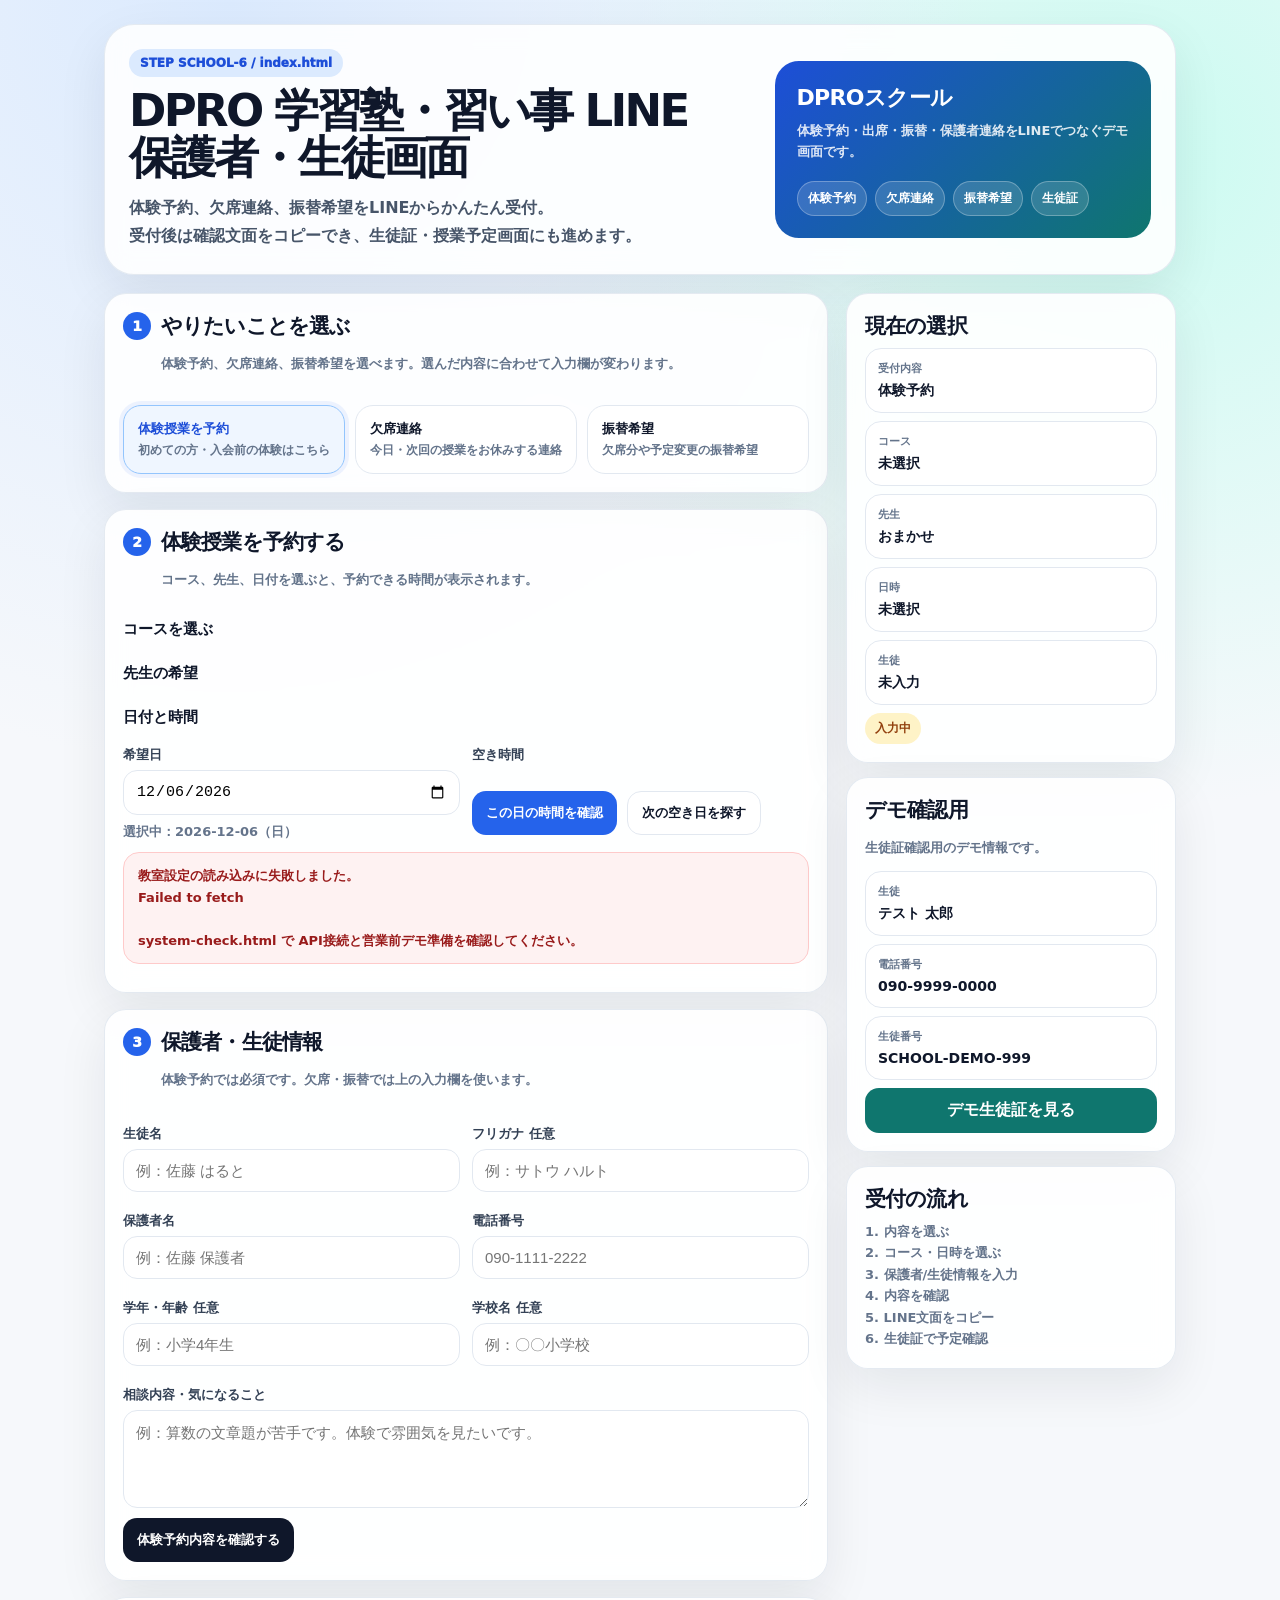
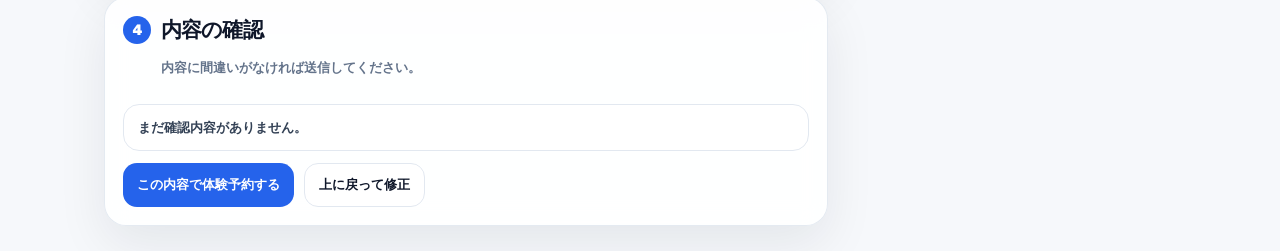
==== index.html @ 2024375b "Update fmt.Println message from 'Hello' to 'Goodbye'" ====
<!doctype html>
<html lang="ja">
<head>
  <meta charset="utf-8">
  <meta name="viewport" content="width=device-width,initial-scale=1">
  <title>DPRO 学習塾・習い事 LINE｜保護者・生徒画面｜STEP SCHOOL-6</title>
  <script src="./config.js"></script>
  <style>
    :root{
      --bg:#f6f8fb;
      --card:#ffffff;
      --ink:#0f172a;
      --muted:#64748b;
      --line:#e2e8f0;
      --brand:#2563eb;
      --brand2:#0f766e;
      --accent:#f97316;
      --ok:#16a34a;
      --warn:#d97706;
      --ng:#dc2626;
      --soft:#eff6ff;
      --green:#ecfdf5;
      --red:#fef2f2;
      --yellow:#fffbeb;
      --shadow:0 18px 50px rgba(15,23,42,.08);
      --radius:22px;
    }
    *{box-sizing:border-box}
    body{
      margin:0;
      font-family:system-ui,-apple-system,BlinkMacSystemFont,"Segoe UI",sans-serif;
      background:
        radial-gradient(circle at 18% 0%, #dbeafe 0, transparent 36%),
        radial-gradient(circle at 90% 8%, #ccfbf1 0, transparent 32%),
        var(--bg);
      color:var(--ink);
    }
    a{color:inherit;text-decoration:none}
    .wrap{max-width:1120px;margin:0 auto;padding:24px}
    .hero{
      background:rgba(255,255,255,.88);
      border:1px solid rgba(226,232,240,.9);
      border-radius:30px;
      padding:24px;
      box-shadow:var(--shadow);
      display:grid;
      grid-template-columns:1.25fr .75fr;
      gap:18px;
      align-items:center;
      backdrop-filter:blur(12px);
    }
    .badge{
      display:inline-flex;
      padding:7px 11px;
      border-radius:999px;
      background:#dbeafe;
      color:#1d4ed8;
      font-size:12px;
      font-weight:1000;
      margin-bottom:10px;
    }
    .hero h1{
      margin:0;
      font-size:clamp(27px,4vw,45px);
      line-height:1.05;
      letter-spacing:-.06em;
    }
    .hero p{margin:12px 0 0;color:#475569;line-height:1.75;font-weight:800}
    .shopCard{
      background:linear-gradient(135deg,#1d4ed8,#0f766e);
      color:#fff;
      border-radius:24px;
      padding:22px;
      min-height:170px;
      display:flex;
      flex-direction:column;
      justify-content:space-between;
    }
    .shopCard b{font-size:22px;letter-spacing:-.03em}
    .shopCard span{display:block;margin-top:8px;color:rgba(255,255,255,.86);font-size:13px;font-weight:800;line-height:1.6}
    .quickPills{display:flex;gap:8px;flex-wrap:wrap;margin-top:18px}
    .quickPills a,.quickPills button{
      border:1px solid rgba(255,255,255,.28);
      background:rgba(255,255,255,.14);
      color:#fff;
      padding:8px 10px;
      border-radius:999px;
      font-size:12px;
      font-weight:950;
      cursor:pointer;
    }
    .layout{
      display:grid;
      grid-template-columns:1fr 330px;
      gap:18px;
      margin-top:18px;
      align-items:start;
    }
    .main{display:grid;gap:16px}
    .side{position:sticky;top:16px;display:grid;gap:14px}
    .card{
      background:rgba(255,255,255,.9);
      backdrop-filter:blur(12px);
      border:1px solid rgba(226,232,240,.9);
      border-radius:var(--radius);
      padding:18px;
      box-shadow:var(--shadow);
    }
    .card h2{margin:0 0 8px;font-size:21px;letter-spacing:-.04em}
    .card h3{margin:16px 0 9px;font-size:15px}
    .muted{color:var(--muted);font-size:13px;line-height:1.65;font-weight:750}
    .stepTitle{display:flex;gap:10px;align-items:flex-start;margin-bottom:12px}
    .num{
      width:28px;height:28px;border-radius:999px;
      background:var(--brand);
      color:#fff;
      display:grid;place-items:center;
      font-size:14px;font-weight:1000;
      flex:0 0 auto;
    }
    .tabs{
      display:grid;
      grid-template-columns:repeat(3,1fr);
      gap:10px;
      margin-top:18px;
    }
    .tab{
      border:1px solid var(--line);
      background:#fff;
      border-radius:18px;
      padding:14px;
      cursor:pointer;
      text-align:left;
      font-weight:1000;
      color:#0f172a;
    }
    .tab small{display:block;margin-top:4px;color:var(--muted);font-size:12px;font-weight:750;line-height:1.45}
    .tab.active{
      border-color:#93c5fd;
      background:#eff6ff;
      box-shadow:0 0 0 4px rgba(37,99,235,.08);
      color:#1d4ed8;
    }
    .grid2{display:grid;grid-template-columns:1fr 1fr;gap:12px}
    .grid3{display:grid;grid-template-columns:repeat(3,1fr);gap:12px}
    .row{display:flex;gap:10px;flex-wrap:wrap;align-items:center}
    .field{display:grid;gap:6px;margin:10px 0}
    label{font-size:13px;font-weight:950;color:#334155}
    input,select,textarea{
      width:100%;
      border:1px solid var(--line);
      background:#fff;
      border-radius:14px;
      padding:12px;
      font-size:15px;
      outline:none;
    }
    textarea{min-height:98px;resize:vertical;line-height:1.6}
    input:focus,select:focus,textarea:focus{border-color:#60a5fa;box-shadow:0 0 0 4px rgba(96,165,250,.16)}
    .choiceGrid{display:grid;grid-template-columns:repeat(2,1fr);gap:10px}
    .choice{
      border:1px solid var(--line);
      background:#fff;
      border-radius:18px;
      padding:14px;
      cursor:pointer;
      min-height:82px;
      display:flex;
      flex-direction:column;
      justify-content:center;
      gap:4px;
    }
    .choice strong{font-size:15px}
    .choice small{font-size:12px;color:#64748b;line-height:1.45;font-weight:800}
    .choice.active{
      border-color:#60a5fa;
      background:#eff6ff;
      box-shadow:0 0 0 4px rgba(37,99,235,.08);
    }
    .btn{
      border:0;border-radius:14px;
      padding:12px 14px;
      min-height:44px;
      display:inline-flex;align-items:center;justify-content:center;gap:8px;
      cursor:pointer;
      font-weight:1000;
      background:#e2e8f0;
      color:#0f172a;
    }
    .btn.primary{background:var(--brand);color:#fff}
    .btn.green{background:var(--brand2);color:#fff}
    .btn.dark{background:#0f172a;color:#fff}
    .btn.orange{background:var(--accent);color:#fff}
    .btn.ghost{background:#fff;border:1px solid var(--line)}
    .btn.red{background:#fee2e2;color:#991b1b}
    .btn.full{width:100%}
    .btn:disabled{opacity:.55;cursor:not-allowed}
    .alert{
      padding:12px 14px;
      border-radius:16px;
      border:1px solid var(--line);
      background:#fff;
      color:#334155;
      line-height:1.65;
      font-size:13px;
      font-weight:800;
    }
    .alert.ok{border-color:#bbf7d0;background:var(--green);color:#166534}
    .alert.warn{border-color:#fde68a;background:var(--yellow);color:#92400e}
    .alert.ng{border-color:#fecaca;background:var(--red);color:#991b1b}
    .pill{
      display:inline-flex;
      padding:7px 10px;
      border-radius:999px;
      background:#f1f5f9;
      color:#334155;
      font-size:12px;
      font-weight:950;
      border:1px solid #e2e8f0;
      cursor:pointer;
    }
    .pill.active{background:#dbeafe;color:#1d4ed8;border-color:#93c5fd}
    .slotGrid{display:grid;grid-template-columns:repeat(3,1fr);gap:10px;margin-top:10px}
    .slot{
      border:1px solid #bfdbfe;
      background:#eff6ff;
      color:#1e3a8a;
      border-radius:15px;
      padding:12px 8px;
      text-align:center;
      cursor:pointer;
      font-weight:1000;
      min-height:74px;
    }
    .slot small{display:block;margin-top:5px;color:#1d4ed8;font-weight:850;font-size:11px;line-height:1.35}
    .slot.active{background:#2563eb;color:#fff;border-color:#2563eb}
    .slot.active small{color:rgba(255,255,255,.88)}
    .summaryItem{
      border:1px solid var(--line);
      background:#fff;
      border-radius:16px;
      padding:12px;
      margin-bottom:8px;
    }
    .summaryItem small{display:block;color:#64748b;font-size:11px;font-weight:900;margin-bottom:4px}
    .summaryItem b{font-size:14px}
    .status{
      display:inline-flex;align-items:center;
      padding:7px 10px;border-radius:999px;
      font-size:12px;font-weight:950;
      background:#f1f5f9;color:#334155;
    }
    .status.ok{background:#dcfce7;color:#166534}
    .status.warn{background:#fef3c7;color:#92400e}
    .status.ng{background:#fee2e2;color:#991b1b}
    .complete{
      display:none;
      border:1px solid #bbf7d0;
      background:linear-gradient(180deg,#f0fdf4,#fff);
      border-radius:22px;
      padding:18px;
      margin-top:16px;
    }
    .complete.show{display:block}
    .messageBox{
      white-space:pre-wrap;
      background:#0f172a;
      color:#fff;
      border-radius:16px;
      padding:16px;
      line-height:1.7;
      font-size:14px;
      font-weight:800;
      margin-top:12px;
    }
    .hide{display:none !important}
    .toast{
      position:fixed;left:50%;bottom:22px;transform:translateX(-50%);
      background:#0f172a;color:#fff;
      padding:12px 16px;border-radius:999px;
      font-size:13px;font-weight:900;
      box-shadow:0 14px 40px rgba(0,0,0,.22);
      opacity:0;pointer-events:none;transition:.2s;z-index:99;
    }
    .toast.show{opacity:1;bottom:30px}
    @media(max-width:900px){
      .wrap{padding:14px}
      .hero,.layout,.grid2,.grid3{grid-template-columns:1fr}
      .side{position:static}
      .tabs,.choiceGrid,.slotGrid{grid-template-columns:1fr}
      .btn{width:100%}
    }
  </style>
</head>
<body>
  <div class="wrap">
    <section class="hero">
      <div>
        <div class="badge">STEP SCHOOL-6 / index.html</div>
        <h1>DPRO 学習塾・習い事 LINE<br>保護者・生徒画面</h1>
        <p>
          体験予約、欠席連絡、振替希望をLINEからかんたん受付。<br>
          受付後は確認文面をコピーでき、生徒証・授業予定画面にも進めます。
        </p>
      </div>
      <div class="shopCard">
        <div>
          <b id="shopName">DPROスクール</b>
          <span id="shopSub">体験予約・出席・振替・保護者連絡をLINEでつなぐデモ画面です。</span>
        </div>
        <div class="quickPills">
          <button type="button" data-switch-mode="trial">体験予約</button>
          <button type="button" data-switch-mode="absence">欠席連絡</button>
          <button type="button" data-switch-mode="makeup">振替希望</button>
          <a id="memberTopLink" href="./member.html" target="_blank" rel="noopener">生徒証</a>
        </div>
      </div>
    </section>

    <div class="layout">
      <main class="main">
        <section class="card">
          <div class="stepTitle">
            <div class="num">1</div>
            <div>
              <h2>やりたいことを選ぶ</h2>
              <p class="muted">体験予約、欠席連絡、振替希望を選べます。選んだ内容に合わせて入力欄が変わります。</p>
            </div>
          </div>
          <div class="tabs">
            <button type="button" class="tab active" data-mode="trial">
              体験授業を予約
              <small>初めての方・入会前の体験はこちら</small>
            </button>
            <button type="button" class="tab" data-mode="absence">
              欠席連絡
              <small>今日・次回の授業をお休みする連絡</small>
            </button>
            <button type="button" class="tab" data-mode="makeup">
              振替希望
              <small>欠席分や予定変更の振替希望</small>
            </button>
          </div>
        </section>

        <section class="card modeBlock" id="trialBlock">
          <div class="stepTitle">
            <div class="num">2</div>
            <div>
              <h2>体験授業を予約する</h2>
              <p class="muted">コース、先生、日付を選ぶと、予約できる時間が表示されます。</p>
            </div>
          </div>

          <h3>コースを選ぶ</h3>
          <div class="choiceGrid" id="courseGrid"></div>

          <h3>先生の希望</h3>
          <div class="choiceGrid" id="teacherPrefGrid"></div>

          <div id="teacherSelectWrap" class="field hide">
            <label for="teacherSelect">先生を選ぶ</label>
            <select id="teacherSelect"></select>
          </div>

          <h3>日付と時間</h3>
          <div class="grid2">
            <div class="field">
              <label for="trialDate">希望日</label>
              <input id="trialDate" type="date">
              <div class="muted" id="trialDateLabel">日付を選んでください。</div>
            </div>
            <div class="field">
              <label>空き時間</label>
              <div class="row">
                <button type="button" class="btn primary" id="loadSlotsBtn">この日の時間を確認</button>
                <button type="button" class="btn ghost" id="findOpenDayBtn">次の空き日を探す</button>
              </div>
            </div>
          </div>

          <div id="slotMessage" class="alert warn">コースと日付を選ぶと、体験できる時間が表示されます。</div>
          <div class="slotGrid" id="slotGrid"></div>
        </section>

        <section class="card modeBlock hide" id="absenceBlock">
          <div class="stepTitle">
            <div class="num">2</div>
            <div>
              <h2>欠席連絡</h2>
              <p class="muted">電話番号または生徒番号を入れて、欠席する授業日と理由を送れます。</p>
            </div>
          </div>

          <div class="grid2">
            <div class="field">
              <label for="absencePhone">保護者電話番号</label>
              <input id="absencePhone" type="tel" placeholder="090-9999-0000">
            </div>
            <div class="field">
              <label for="absenceStudentNo">生徒番号 任意</label>
              <input id="absenceStudentNo" placeholder="SCHOOL-DEMO-999">
            </div>
          </div>
          <div class="grid2">
            <div class="field">
              <label for="absenceStudentName">生徒名</label>
              <input id="absenceStudentName" placeholder="例：テスト 太郎">
            </div>
            <div class="field">
              <label for="absenceGuardianName">保護者名 任意</label>
              <input id="absenceGuardianName" placeholder="例：テスト 保護者">
            </div>
          </div>
          <div class="grid2">
            <div class="field">
              <label for="absenceDate">欠席する日</label>
              <input id="absenceDate" type="date">
            </div>
            <div class="field">
              <label for="absenceTime">授業時間 任意</label>
              <input id="absenceTime" type="time">
            </div>
          </div>
          <div class="field">
            <label for="absenceText">欠席理由・連絡内容</label>
            <textarea id="absenceText" placeholder="例：体調不良のため、本日の授業を欠席します。振替希望です。"></textarea>
          </div>
          <button type="button" class="btn orange" id="sendAbsenceBtn">欠席連絡を送る</button>
        </section>

        <section class="card modeBlock hide" id="makeupBlock">
          <div class="stepTitle">
            <div class="num">2</div>
            <div>
              <h2>振替希望</h2>
              <p class="muted">欠席分の振替や予定変更の希望日を教室に送れます。</p>
            </div>
          </div>

          <div class="grid2">
            <div class="field">
              <label for="makeupPhone">保護者電話番号</label>
              <input id="makeupPhone" type="tel" placeholder="090-9999-0000">
            </div>
            <div class="field">
              <label for="makeupStudentNo">生徒番号 任意</label>
              <input id="makeupStudentNo" placeholder="SCHOOL-DEMO-999">
            </div>
          </div>
          <div class="grid2">
            <div class="field">
              <label for="makeupStudentName">生徒名</label>
              <input id="makeupStudentName" placeholder="例：テスト 太郎">
            </div>
            <div class="field">
              <label for="makeupGuardianName">保護者名 任意</label>
              <input id="makeupGuardianName" placeholder="例：テスト 保護者">
            </div>
          </div>
          <div class="grid2">
            <div class="field">
              <label for="makeupDate">希望日</label>
              <input id="makeupDate" type="date">
            </div>
            <div class="field">
              <label for="makeupTime">希望時間 任意</label>
              <input id="makeupTime" type="time">
            </div>
          </div>
          <div class="field">
            <label for="makeupText">希望内容</label>
            <textarea id="makeupText" placeholder="例：来週の火曜か水曜、17時以降で振替を希望します。"></textarea>
          </div>
          <button type="button" class="btn green" id="sendMakeupBtn">振替希望を送る</button>
        </section>

        <section class="card" id="customerBlock">
          <div class="stepTitle">
            <div class="num">3</div>
            <div>
              <h2>保護者・生徒情報</h2>
              <p class="muted">体験予約では必須です。欠席・振替では上の入力欄を使います。</p>
            </div>
          </div>

          <div class="grid2">
            <div class="field">
              <label for="studentName">生徒名</label>
              <input id="studentName" placeholder="例：佐藤 はると">
            </div>
            <div class="field">
              <label for="studentKana">フリガナ 任意</label>
              <input id="studentKana" placeholder="例：サトウ ハルト">
            </div>
          </div>
          <div class="grid2">
            <div class="field">
              <label for="guardianName">保護者名</label>
              <input id="guardianName" placeholder="例：佐藤 保護者">
            </div>
            <div class="field">
              <label for="phone">電話番号</label>
              <input id="phone" type="tel" placeholder="090-1111-2222">
            </div>
          </div>
          <div class="grid2">
            <div class="field">
              <label for="gradeLabel">学年・年齢 任意</label>
              <input id="gradeLabel" placeholder="例：小学4年生">
            </div>
            <div class="field">
              <label for="schoolName">学校名 任意</label>
              <input id="schoolName" placeholder="例：〇〇小学校">
            </div>
          </div>
          <div class="field">
            <label for="trialRequestText">相談内容・気になること</label>
            <textarea id="trialRequestText" placeholder="例：算数の文章題が苦手です。体験で雰囲気を見たいです。"></textarea>
          </div>
          <button type="button" class="btn dark" id="confirmTrialBtn">体験予約内容を確認する</button>
        </section>

        <section class="card" id="confirmBlock">
          <div class="stepTitle">
            <div class="num">4</div>
            <div>
              <h2>内容の確認</h2>
              <p class="muted">内容に間違いがなければ送信してください。</p>
            </div>
          </div>
          <div id="confirmBox" class="alert">まだ確認内容がありません。</div>
          <div class="row" style="margin-top:12px">
            <button type="button" class="btn primary" id="submitTrialBtn">この内容で体験予約する</button>
            <button type="button" class="btn ghost" id="backEditBtn">上に戻って修正</button>
          </div>
        </section>

        <section class="complete" id="completeBox">
          <span class="status ok" id="completeLabel">受付完了</span>
          <h2 id="completeTitle">受付しました</h2>
          <p class="muted" id="completeLead">下の文面は、LINEで送る確認文面のイメージです。コピーできます。</p>
          <div class="messageBox" id="messageText"></div>
          <div class="alert ok" style="margin-top:12px" id="nextActionBox">
            生徒証・授業予定画面から、次回予定や振替残数を確認できます。
          </div>
          <div class="row" style="margin-top:12px">
            <button type="button" class="btn primary" id="copyMessageBtn">確認文面をコピー</button>
            <a class="btn dark" id="memberLinkBtn" href="./member.html" target="_blank" rel="noopener">生徒証・授業予定を見る</a>
            <button type="button" class="btn ghost" id="resetBtn">続けて入力する</button>
          </div>
        </section>
      </main>

      <aside class="side">
        <section class="card">
          <h2>現在の選択</h2>
          <div class="summaryItem">
            <small>受付内容</small>
            <b id="sumMode">体験予約</b>
          </div>
          <div class="summaryItem">
            <small>コース</small>
            <b id="sumCourse">未選択</b>
          </div>
          <div class="summaryItem">
            <small>先生</small>
            <b id="sumTeacher">おまかせ</b>
          </div>
          <div class="summaryItem">
            <small>日時</small>
            <b id="sumDate">未選択</b>
          </div>
          <div class="summaryItem">
            <small>生徒</small>
            <b id="sumStudent">未入力</b>
          </div>
          <span class="status warn" id="sumStatus">入力中</span>
        </section>

        <section class="card">
          <h2>デモ確認用</h2>
          <p class="muted">生徒証確認用のデモ情報です。</p>
          <div class="summaryItem">
            <small>生徒</small>
            <b>テスト 太郎</b>
          </div>
          <div class="summaryItem">
            <small>電話番号</small>
            <b>090-9999-0000</b>
          </div>
          <div class="summaryItem">
            <small>生徒番号</small>
            <b>SCHOOL-DEMO-999</b>
          </div>
          <a class="btn green full" id="demoMemberLink" href="./member.html?phone=090-9999-0000&student_no=SCHOOL-DEMO-999" target="_blank" rel="noopener">デモ生徒証を見る</a>
        </section>

        <section class="card">
          <h2>受付の流れ</h2>
          <div class="muted">
            1. 内容を選ぶ<br>
            2. コース・日時を選ぶ<br>
            3. 保護者/生徒情報を入力<br>
            4. 内容を確認<br>
            5. LINE文面をコピー<br>
            6. 生徒証で予定確認
          </div>
        </section>
      </aside>
    </div>
  </div>

  <div class="toast" id="toast">完了しました</div>

<script>
(function(){
  "use strict";

  const CONFIG = window.DPRO_SCHOOL_CONFIG || window.CONFIG || {
    serviceName:"DPRO 学習塾・習い事 LINE",
    shopCode:"dpro_school_demo",
    shopName:"DPROスクール",
    apiBaseUrl:"https://dpro-school-line-api.dpromstk2000.workers.dev",
    pagesBaseUrl:"https://dpromstk2000-lab.github.io/dpro-school-line/",
    demoStudent:{ studentName:"テスト 太郎", studentNo:"SCHOOL-DEMO-999", guardianName:"テスト 保護者", phone:"090-9999-0000" },
    endpoints:{
      publicConfig:"/api/public/config",
      lessonOptions:"/api/public/lesson-options",
      trialReservations:"/api/public/trial-reservations",
      absence:"/api/public/absence",
      makeupRequest:"/api/public/makeup-request"
    }
  };

  const U = window.DPRO_SCHOOL_UTILS || {};
  const $ = (id) => document.getElementById(id);

  const state = {
    mode:"trial",
    shop:null,
    courses:[],
    teachers:[],
    selectedCourse:null,
    teacherPreference:"any",
    selectedTeacherCode:"",
    selectedDate:"",
    slots:[],
    selectedSlot:null,
    lastMessage:"",
    lastMemberUrl:"./member.html"
  };

  function endpoint(key){ return CONFIG.endpoints[key]; }

  function apiUrl(path, params={}){
    if (U.apiUrl) return U.apiUrl(path, params);
    const base = String(CONFIG.apiBaseUrl || "").replace(/\/+$/, "");
    const url = new URL(base + path);
    Object.entries(params || {}).forEach(([k,v]) => {
      if (v !== undefined && v !== null && String(v) !== "") url.searchParams.set(k, String(v));
    });
    return url.toString();
  }

  async function apiGet(path, params={}){
    if (U.apiGet) return U.apiGet(path, params, false);
    const url = apiUrl(path, { shop_code:CONFIG.shopCode, ...params });
    const res = await fetch(url, { headers:{ "X-Shop-Code":CONFIG.shopCode } });
    const data = await res.json().catch(() => ({}));
    if (!res.ok || data.ok === false) throw new Error(data.message || data.error || "APIエラー");
    return data;
  }

  async function apiPost(path, body={}){
    if (U.apiPost) return U.apiPost(path, body, false);
    const res = await fetch(apiUrl(path), {
      method:"POST",
      headers:{ "Content-Type":"application/json", "X-Shop-Code":CONFIG.shopCode },
      body:JSON.stringify({ shop_code:CONFIG.shopCode, ...body })
    });
    const data = await res.json().catch(() => ({}));
    if (!res.ok || data.ok === false) throw new Error(data.message || data.error || "APIエラー");
    return data;
  }

  function escapeHtml(v){
    if (U.escapeHtml) return U.escapeHtml(v);
    return String(v ?? "").replaceAll("&","&amp;").replaceAll("<","&lt;").replaceAll(">","&gt;").replaceAll('"',"&quot;").replaceAll("'","&#039;");
  }

  function todayText(){
    if (U.todayText) return U.todayText();
    const jst = new Date(Date.now() + 9*60*60*1000);
    return jst.toISOString().slice(0,10);
  }

  function addDaysText(dateText, days){
    if (U.addDaysText) return U.addDaysText(dateText, days);
    const [y,m,d] = String(dateText).split("-").map(Number);
    const date = new Date(Date.UTC(y,m-1,d));
    date.setUTCDate(date.getUTCDate() + Number(days || 0));
    return date.toISOString().slice(0,10);
  }

  function dateWithWeekday(v){
    if (U.dateWithWeekday) return U.dateWithWeekday(v);
    return v || "";
  }

  function hhmm(v){
    if (U.hhmm) return U.hhmm(v);
    return String(v || "").slice(0,5);
  }

  function normalizeLineText(value){
    if (U.normalizeLineText) return U.normalizeLineText(value);
    return String(value ?? "").replace(/\\r\\n/g,"\n").replace(/\\n/g,"\n").replace(/\\r/g,"\n").replace(/\r\n/g,"\n").replace(/\r/g,"\n");
  }

  function pageUrl(path, params={}){
    if (U.pageUrl) return U.pageUrl(path, params);
    const base = String(CONFIG.pagesBaseUrl || location.origin + location.pathname.replace(/[^/]*$/, "")).replace(/\/+$/, "/");
    const url = new URL(path, base);
    Object.entries(params || {}).forEach(([k,v]) => {
      if (v !== undefined && v !== null && String(v) !== "") url.searchParams.set(k, String(v));
    });
    return url.toString();
  }

  function showToast(text){
    $("toast").textContent = text || "完了しました";
    $("toast").classList.add("show");
    setTimeout(() => $("toast").classList.remove("show"), 1700);
  }

  async function copyText(text){
    await navigator.clipboard.writeText(String(text || "")).catch(() => {});
    showToast("コピーしました");
  }

  function scrollToId(id){
    const el = $(id);
    if (el) el.scrollIntoView({ behavior:"smooth", block:"start" });
  }

  function setMode(mode){
    state.mode = mode;
    document.querySelectorAll(".tab").forEach(btn => btn.classList.toggle("active", btn.dataset.mode === mode));
    $("trialBlock").classList.toggle("hide", mode !== "trial");
    $("absenceBlock").classList.toggle("hide", mode !== "absence");
    $("makeupBlock").classList.toggle("hide", mode !== "makeup");
    $("customerBlock").classList.toggle("hide", mode !== "trial");
    $("confirmBlock").classList.toggle("hide", mode !== "trial");
    $("submitTrialBtn").classList.toggle("hide", mode !== "trial");
    updateSummary();
  }

  function renderCourses(){
    const trialCourses = (state.courses || []).filter(c => {
      const type = String(c.course_type || "");
      return type === "trial" || type === "event" || type === "regular" || type === "monthly" || type === "ticket";
    });

    $("courseGrid").innerHTML = trialCourses.map((c, idx) => `
      <button type="button" class="choice ${idx===0 ? "active" : ""}" data-course-code="${escapeHtml(c.course_code)}">
        <strong>${escapeHtml(c.course_name || c.course_code)}</strong>
        <small>${escapeHtml(c.target_grade || "")} / ${escapeHtml(c.duration_minutes || "")}分 / ${Number(c.price || 0).toLocaleString()}円</small>
      </button>
    `).join("");

    state.selectedCourse = trialCourses[0] || null;
  }

  function renderTeacherPrefs(){
    const options = CONFIG.teacherPreferenceOptions || [
      { value:"any", label:"おまかせ" },
      { value:"same", label:"前回と同じ先生" },
      { value:"specific", label:"先生を選ぶ" }
    ];

    $("teacherPrefGrid").innerHTML = options.map((o, idx) => `
      <button type="button" class="choice ${idx===0 ? "active" : ""}" data-teacher-pref="${escapeHtml(o.value)}">
        <strong>${escapeHtml(o.label)}</strong>
        <small>${o.value === "any" ? "空いている先生で予約します" : o.value === "same" ? "既存生徒向けです" : "希望の先生を選べます"}</small>
      </button>
    `).join("");

    $("teacherSelect").innerHTML = `<option value="">先生を選んでください</option>` + (state.teachers || []).map(t => `
      <option value="${escapeHtml(t.teacher_code)}">${escapeHtml(t.teacher_name)}</option>
    `).join("");
  }

  function renderSlots(){
    if (!state.slots.length) {
      $("slotGrid").innerHTML = "";
      return;
    }

    $("slotGrid").innerHTML = state.slots.map(slot => `
      <button type="button" class="slot ${state.selectedSlot?.time === slot.time ? "active" : ""}" data-slot-time="${escapeHtml(slot.time)}">
        ${escapeHtml(hhmm(slot.time))}
        <small>${escapeHtml(slot.teacher_name || "おまかせ")} / ${escapeHtml(slot.room_name || "")}</small>
        <small>残り${escapeHtml(slot.remaining ?? "-")}枠</small>
      </button>
    `).join("");
  }

  function updateDateLabel(){
    const date = $("trialDate").value;
    state.selectedDate = date;
    $("trialDateLabel").textContent = date ? `選択中：${dateWithWeekday(date)}` : "日付を選んでください。";
  }

  function updateSummary(){
    const modeLabel = state.mode === "trial" ? "体験予約" : state.mode === "absence" ? "欠席連絡" : "振替希望";
    $("sumMode").textContent = modeLabel;
    $("sumCourse").textContent = state.selectedCourse?.course_name || "未選択";

    let teacher = "おまかせ";
    if (state.teacherPreference === "same") teacher = "前回と同じ先生";
    if (state.teacherPreference === "specific") {
      const t = state.teachers.find(x => x.teacher_code === state.selectedTeacherCode);
      teacher = t?.teacher_name || "先生未選択";
    }
    if (state.selectedSlot?.teacher_name) teacher = teacher === "おまかせ" ? state.selectedSlot.teacher_name : teacher;

    $("sumTeacher").textContent = teacher;
    $("sumDate").textContent = state.selectedSlot ? `${state.selectedDate} ${hhmm(state.selectedSlot.time)}` : (state.selectedDate ? `${state.selectedDate} / 時間未選択` : "未選択");
    $("sumStudent").textContent = $("studentName").value.trim() || $("absenceStudentName").value.trim() || $("makeupStudentName").value.trim() || "未入力";

    if (state.mode === "trial" && state.selectedCourse && state.selectedSlot && $("studentName").value.trim() && $("guardianName").value.trim() && $("phone").value.trim()) {
      $("sumStatus").className = "status ok";
      $("sumStatus").textContent = "予約可能";
    } else {
      $("sumStatus").className = "status warn";
      $("sumStatus").textContent = "入力中";
    }
  }

  async function loadConfig(){
    $("slotMessage").className = "alert warn";
    $("slotMessage").textContent = "教室設定を読み込んでいます。";

    const data = await apiGet(endpoint("publicConfig"));
    state.shop = data.shop || {};
    state.courses = data.courses || [];
    state.teachers = data.teachers || [];

    $("shopName").textContent = state.shop.shop_name || CONFIG.shopName || "DPROスクール";
    $("shopSub").textContent = state.shop.service_name || CONFIG.serviceName || "DPRO 学習塾・習い事 LINE";
    renderCourses();
    renderTeacherPrefs();
    updateSummary();

    $("slotMessage").className = "alert warn";
    $("slotMessage").textContent = "コースと日付を選ぶと、体験できる時間が表示されます。";
  }

  function normalizeSlots(data){
    return Array.isArray(data.available_slots) ? data.available_slots : [];
  }

  async function loadSlots(dateOverride){
    if (!state.selectedCourse) {
      showToast("コースを選んでください");
      scrollToId("trialBlock");
      return null;
    }

    const date = dateOverride || $("trialDate").value;
    if (!date) {
      showToast("日付を選んでください");
      return null;
    }

    $("trialDate").value = date;
    updateDateLabel();
    state.selectedSlot = null;
    state.slots = [];
    renderSlots();
    updateSummary();

    $("slotMessage").className = "alert warn";
    $("slotMessage").textContent = `${dateWithWeekday(date)} の空き時間を確認しています。`;

    try {
      const data = await apiGet(endpoint("lessonOptions"), {
        date,
        course_code: state.selectedCourse.course_code,
        teacher_preference: state.teacherPreference,
        teacher_code: state.teacherPreference === "specific" ? state.selectedTeacherCode : ""
      });

      state.slots = normalizeSlots(data);

      if (data.is_available && state.slots.length) {
        $("slotMessage").className = "alert ok";
        $("slotMessage").textContent = `${dateWithWeekday(date)} の予約可能時間を表示しています。下から時間を選んでください。`;
      } else {
        $("slotMessage").className = "alert ng";
        $("slotMessage").innerHTML = `${escapeHtml(dateWithWeekday(date))} は予約できる時間がありません。<br>${escapeHtml(data.reason || "休講日・満席・受付対象外の可能性があります。")}<br><br>別の日を選ぶか「次の空き日を探す」を押してください。`;
      }

      renderSlots();
      updateSummary();
      return data;
    } catch (e) {
      $("slotMessage").className = "alert ng";
      $("slotMessage").textContent = e.message;
      return null;
    }
  }

  async function findOpenDay(){
    if (!state.selectedCourse) {
      showToast("コースを選んでください");
      return;
    }

    const start = $("trialDate").value || todayText();
    $("slotMessage").className = "alert warn";
    $("slotMessage").textContent = `${dateWithWeekday(start)} 以降で、次に空いている日を探しています。`;

    for (let i=0; i<45; i++){
      const date = addDaysText(start, i);
      try {
        const data = await apiGet(endpoint("lessonOptions"), {
          date,
          course_code: state.selectedCourse.course_code,
          teacher_preference: state.teacherPreference,
          teacher_code: state.teacherPreference === "specific" ? state.selectedTeacherCode : ""
        });
        const slots = normalizeSlots(data);
        if (data.is_available && slots.length) {
          $("trialDate").value = date;
          updateDateLabel();
          state.slots = slots;
          state.selectedSlot = null;
          $("slotMessage").className = "alert ok";
          $("slotMessage").textContent = `次に空いている日を見つけました：${dateWithWeekday(date)}。下から時間を選んでください。`;
          renderSlots();
          updateSummary();
          showToast(`空き日：${dateWithWeekday(date)}`);
          return;
        }
      } catch(e){}
    }

    $("slotMessage").className = "alert ng";
    $("slotMessage").textContent = "45日以内に空き時間が見つかりませんでした。教室へLINEでご相談ください。";
  }

  function validateTrial(){
    const errors = [];
    if (!state.selectedCourse) errors.push("コースを選んでください。");
    if (!state.selectedDate) errors.push("日付を選んでください。");
    if (!state.selectedSlot) errors.push("時間を選んでください。");
    if (!$("studentName").value.trim()) errors.push("生徒名を入力してください。");
    if (!$("guardianName").value.trim()) errors.push("保護者名を入力してください。");
    if (!$("phone").value.trim()) errors.push("電話番号を入力してください。");
    return errors;
  }

  function confirmTrial(){
    const errors = validateTrial();
    if (errors.length) {
      $("confirmBox").className = "alert ng";
      $("confirmBox").innerHTML = errors.map(escapeHtml).join("<br>");
      scrollToId("confirmBlock");
      return;
    }

    const teacherName = state.selectedSlot.teacher_name || "おまかせ";
    $("confirmBox").className = "alert ok";
    $("confirmBox").innerHTML = `
      <div class="grid2">
        <div><b>生徒名</b><br>${escapeHtml($("studentName").value.trim())} 様</div>
        <div><b>保護者</b><br>${escapeHtml($("guardianName").value.trim())}</div>
        <div><b>電話番号</b><br>${escapeHtml($("phone").value.trim())}</div>
        <div><b>コース</b><br>${escapeHtml(state.selectedCourse.course_name)}</div>
        <div><b>日時</b><br>${escapeHtml(state.selectedDate)} ${escapeHtml(hhmm(state.selectedSlot.time))}</div>
        <div><b>担当</b><br>${escapeHtml(teacherName)}</div>
      </div>
      <div style="margin-top:10px;"><b>相談内容</b><br>${escapeHtml($("trialRequestText").value.trim() || "なし")}</div>
    `;
    scrollToId("confirmBlock");
  }

  async function submitTrial(){
    const errors = validateTrial();
    if (errors.length) {
      confirmTrial();
      return;
    }

    $("submitTrialBtn").disabled = true;
    $("submitTrialBtn").textContent = "送信中...";

    try {
      const data = await apiPost(endpoint("trialReservations"), {
        student_name: $("studentName").value.trim(),
        student_kana: $("studentKana").value.trim(),
        guardian_name: $("guardianName").value.trim(),
        phone: $("phone").value.trim(),
        grade_label: $("gradeLabel").value.trim(),
        school_name: $("schoolName").value.trim(),
        lesson_date: state.selectedDate,
        start_time: state.selectedSlot.time,
        course_code: state.selectedCourse.course_code,
        teacher_code: state.selectedSlot.teacher_code || state.selectedTeacherCode || "",
        request_text: $("trialRequestText").value.trim()
      });

      const studentNo = data.student?.student_no || "";
      const phone = data.guardian?.phone || $("phone").value.trim();
      state.lastMemberUrl = pageUrl("member.html", { phone, student_no: studentNo });
      openComplete({
        label:"予約完了",
        title:"体験予約を受け付けました",
        lead:"下の文面は、LINEで送る確認文面のイメージです。手動運用用にコピーできます。",
        message:data.message_text || buildFallbackTrialMessage(),
        memberUrl:state.lastMemberUrl
      });
    } catch (e) {
      openComplete({
        label:"エラー",
        title:"体験予約に失敗しました",
        lead:"内容を確認して、もう一度お試しください。",
        message:e.message,
        error:true,
        memberUrl:"./member.html"
      });
    } finally {
      $("submitTrialBtn").disabled = false;
      $("submitTrialBtn").textContent = "この内容で体験予約する";
    }
  }

  function buildFallbackTrialMessage(){
    return `体験授業のご予約ありがとうございます。

${$("studentName").value.trim()} 様
日時：${state.selectedDate} ${hhmm(state.selectedSlot?.time)}
コース：${state.selectedCourse?.course_name || ""}
担当：${state.selectedSlot?.teacher_name || "教室長"}

当日は筆記用具をお持ちください。
ご都合が変わる場合は、LINEでお知らせください。`;
  }

  async function sendAbsence(){
    const phone = $("absencePhone").value.trim();
    const studentNo = $("absenceStudentNo").value.trim();
    const studentName = $("absenceStudentName").value.trim();
    if (!phone && !studentNo) {
      showToast("電話番号または生徒番号を入力してください");
      return;
    }

    $("sendAbsenceBtn").disabled = true;
    $("sendAbsenceBtn").textContent = "送信中...";

    try {
      const data = await apiPost(endpoint("absence"), {
        phone,
        student_no: studentNo,
        student_name: studentName,
        guardian_name: $("absenceGuardianName").value.trim(),
        lesson_date: $("absenceDate").value || todayText(),
        start_time: $("absenceTime").value || "",
        request_text: $("absenceText").value.trim() || "欠席連絡"
      });

      state.lastMemberUrl = pageUrl("member.html", { phone, student_no: studentNo });
      openComplete({
        label:"欠席連絡受付",
        title:"欠席連絡を受け付けました",
        lead:"教室側の今日やることに欠席返信タスクが作成されます。",
        message:data.message_text || "欠席のご連絡を承りました。",
        memberUrl:state.lastMemberUrl
      });
    } catch (e) {
      openComplete({ label:"エラー", title:"欠席連絡に失敗しました", lead:"内容を確認してください。", message:e.message, error:true, memberUrl:"./member.html" });
    } finally {
      $("sendAbsenceBtn").disabled = false;
      $("sendAbsenceBtn").textContent = "欠席連絡を送る";
    }
  }

  async function sendMakeup(){
    const phone = $("makeupPhone").value.trim();
    const studentNo = $("makeupStudentNo").value.trim();
    const studentName = $("makeupStudentName").value.trim();
    if (!phone && !studentNo) {
      showToast("電話番号または生徒番号を入力してください");
      return;
    }

    $("sendMakeupBtn").disabled = true;
    $("sendMakeupBtn").textContent = "送信中...";

    try {
      const data = await apiPost(endpoint("makeupRequest"), {
        phone,
        student_no: studentNo,
        student_name: studentName,
        guardian_name: $("makeupGuardianName").value.trim(),
        preferred_date: $("makeupDate").value || "",
        preferred_time: $("makeupTime").value || "",
        preferred_text: $("makeupText").value.trim(),
        request_text: $("makeupText").value.trim() || "振替希望"
      });

      state.lastMemberUrl = pageUrl("member.html", { phone, student_no: studentNo });
      openComplete({
        label:"振替希望受付",
        title:"振替希望を受け付けました",
        lead:"教室側の今日やることに振替返信タスクが作成されます。",
        message:data.message_text || "振替希望を受け付けました。",
        memberUrl:state.lastMemberUrl
      });
    } catch (e) {
      openComplete({ label:"エラー", title:"振替希望に失敗しました", lead:"内容を確認してください。", message:e.message, error:true, memberUrl:"./member.html" });
    } finally {
      $("sendMakeupBtn").disabled = false;
      $("sendMakeupBtn").textContent = "振替希望を送る";
    }
  }

  function openComplete({ label, title, lead, message, memberUrl, error=false }){
    $("completeLabel").className = error ? "status ng" : "status ok";
    $("completeLabel").textContent = label || "完了";
    $("completeTitle").textContent = title || "受付しました";
    $("completeLead").textContent = lead || "";
    state.lastMessage = normalizeLineText(message || "");
    $("messageText").textContent = state.lastMessage;
    $("memberLinkBtn").href = memberUrl || "./member.html";
    $("completeBox").classList.add("show");
    scrollToId("completeBox");
  }

  function resetForm(){
    $("completeBox").classList.remove("show");
    state.lastMessage = "";
    $("messageText").textContent = "";
    showToast("続けて入力できます");
  }

  function setDemoLinks(){
    const demo = CONFIG.demoStudent || {};
    const url = pageUrl("member.html", {
      phone: demo.phone || "090-9999-0000",
      student_no: demo.studentNo || "SCHOOL-DEMO-999"
    });
    $("memberTopLink").href = url;
    $("demoMemberLink").href = url;
  }

  function bind(){
    document.querySelectorAll(".tab").forEach(btn => btn.addEventListener("click", () => setMode(btn.dataset.mode)));
    document.querySelectorAll("[data-switch-mode]").forEach(btn => btn.addEventListener("click", () => {
      setMode(btn.dataset.switchMode);
      scrollToId("trialBlock");
    }));

    $("courseGrid").addEventListener("click", (ev) => {
      const btn = ev.target.closest("[data-course-code]");
      if (!btn) return;
      document.querySelectorAll("[data-course-code]").forEach(x => x.classList.remove("active"));
      btn.classList.add("active");
      state.selectedCourse = state.courses.find(c => c.course_code === btn.dataset.courseCode) || null;
      state.selectedSlot = null;
      state.slots = [];
      renderSlots();
      updateSummary();
      if ($("trialDate").value) loadSlots();
    });

    $("teacherPrefGrid").addEventListener("click", (ev) => {
      const btn = ev.target.closest("[data-teacher-pref]");
      if (!btn) return;
      document.querySelectorAll("[data-teacher-pref]").forEach(x => x.classList.remove("active"));
      btn.classList.add("active");
      state.teacherPreference = btn.dataset.teacherPref;
      $("teacherSelectWrap").classList.toggle("hide", state.teacherPreference !== "specific");
      state.selectedSlot = null;
      state.slots = [];
      renderSlots();
      updateSummary();
      if ($("trialDate").value) loadSlots();
    });

    $("teacherSelect").addEventListener("change", () => {
      state.selectedTeacherCode = $("teacherSelect").value;
      state.selectedSlot = null;
      state.slots = [];
      renderSlots();
      updateSummary();
      if ($("trialDate").value) loadSlots();
    });

    $("trialDate").addEventListener("change", () => {
      updateDateLabel();
      loadSlots();
    });
    $("loadSlotsBtn").addEventListener("click", () => loadSlots());
    $("findOpenDayBtn").addEventListener("click", findOpenDay);

    $("slotGrid").addEventListener("click", (ev) => {
      const btn = ev.target.closest("[data-slot-time]");
      if (!btn) return;
      state.selectedSlot = state.slots.find(s => s.time === btn.dataset.slotTime) || null;
      renderSlots();
      updateSummary();
      if (state.selectedSlot) {
        $("slotMessage").className = "alert ok";
        $("slotMessage").textContent = `${dateWithWeekday(state.selectedDate)} ${hhmm(state.selectedSlot.time)} を選択中です。保護者・生徒情報を入力してください。`;
        scrollToId("customerBlock");
      }
    });

    ["studentName","guardianName","phone","absenceStudentName","makeupStudentName"].forEach(id => {
      $(id).addEventListener("input", updateSummary);
    });

    $("confirmTrialBtn").addEventListener("click", confirmTrial);
    $("backEditBtn").addEventListener("click", () => scrollToId("customerBlock"));
    $("submitTrialBtn").addEventListener("click", submitTrial);
    $("sendAbsenceBtn").addEventListener("click", sendAbsence);
    $("sendMakeupBtn").addEventListener("click", sendMakeup);
    $("copyMessageBtn").addEventListener("click", () => copyText(state.lastMessage || $("messageText").textContent || ""));
    $("resetBtn").addEventListener("click", resetForm);
  }

  async function init(){
    const today = todayText();
    $("trialDate").min = today;
    $("absenceDate").value = today;
    $("makeupDate").min = today;
    $("trialDate").value = today;
    updateDateLabel();
    setDemoLinks();
    bind();

    try {
      await loadConfig();
      await loadSlots();
    } catch (e) {
      $("slotMessage").className = "alert ng";
      $("slotMessage").innerHTML = `教室設定の読み込みに失敗しました。<br>${escapeHtml(e.message)}<br><br>system-check.html で API接続と営業前デモ準備を確認してください。`;
    }
  }

  init();
})();
</script>
</body>
</html>
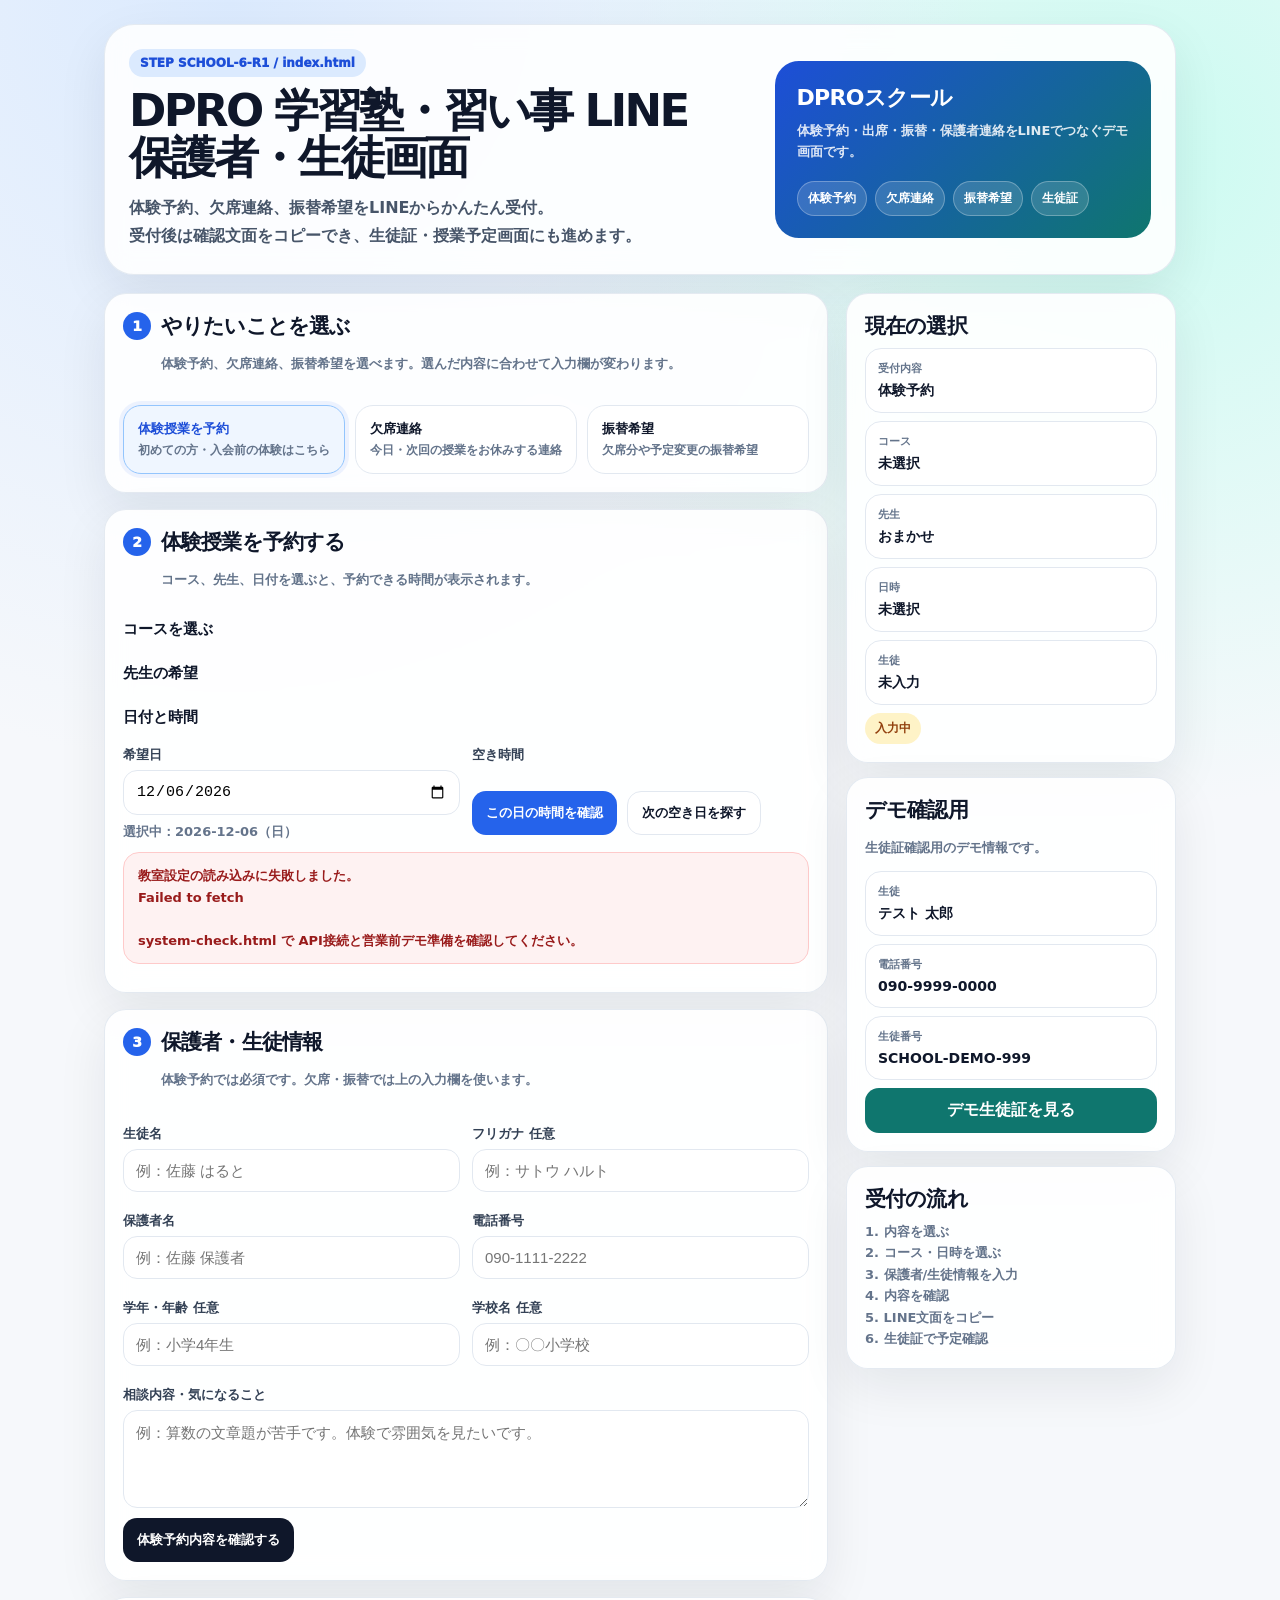
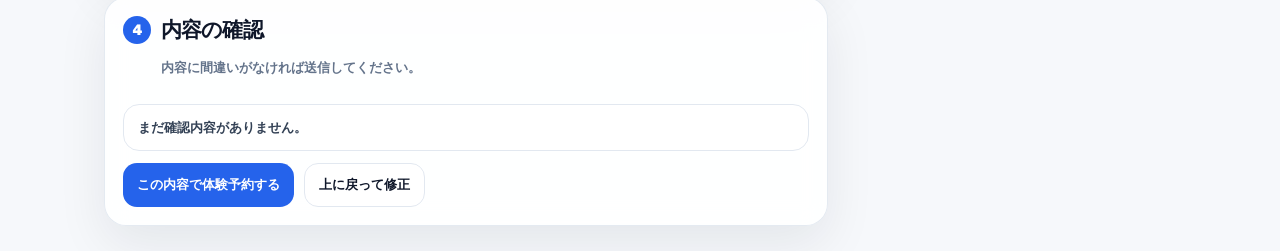
==== commit 3f561218: "Update title and modify findOpenDay function" ====
--- a/index.html
+++ b/index.html
@@ -3,7 +3,7 @@
 <head>
   <meta charset="utf-8">
   <meta name="viewport" content="width=device-width,initial-scale=1">
-  <title>DPRO 学習塾・習い事 LINE｜保護者・生徒画面｜STEP SCHOOL-6</title>
+  <title>DPRO 学習塾・習い事 LINE｜保護者・生徒画面｜STEP SCHOOL-6-R1</title>
   <script src="./config.js"></script>
   <style>
     :root{
@@ -296,7 +296,7 @@
   <div class="wrap">
     <section class="hero">
       <div>
-        <div class="badge">STEP SCHOOL-6 / index.html</div>
+        <div class="badge">STEP SCHOOL-6-R1 / index.html</div>
         <h1>DPRO 学習塾・習い事 LINE<br>保護者・生徒画面</h1>
         <p>
           体験予約、欠席連絡、振替希望をLINEからかんたん受付。<br>
@@ -912,15 +912,19 @@
     }
   }
 
-  async function findOpenDay(){
+  async function findOpenDay(options = {}){
     if (!state.selectedCourse) {
       showToast("コースを選んでください");
-      return;
-    }
-
+      return null;
+    }
+
+    const isAuto = !!options.auto;
     const start = $("trialDate").value || todayText();
+
     $("slotMessage").className = "alert warn";
-    $("slotMessage").textContent = `${dateWithWeekday(start)} 以降で、次に空いている日を探しています。`;
+    $("slotMessage").textContent = isAuto
+      ? `${dateWithWeekday(start)} に空きがないため、次に体験できる日を自動で探しています。`
+      : `${dateWithWeekday(start)} 以降で、次に空いている日を探しています。`;
 
     for (let i=0; i<45; i++){
       const date = addDaysText(start, i);
@@ -937,18 +941,26 @@
           updateDateLabel();
           state.slots = slots;
           state.selectedSlot = null;
+
+          const prefix = isAuto
+            ? "最初に予約できる日を自動表示しました"
+            : "次に空いている日を見つけました";
+
           $("slotMessage").className = "alert ok";
-          $("slotMessage").textContent = `次に空いている日を見つけました：${dateWithWeekday(date)}。下から時間を選んでください。`;
+          $("slotMessage").textContent = `${prefix}：${dateWithWeekday(date)}。下から時間を選んでください。`;
+
           renderSlots();
           updateSummary();
-          showToast(`空き日：${dateWithWeekday(date)}`);
-          return;
+
+          showToast(isAuto ? `予約できる日を表示しました：${dateWithWeekday(date)}` : `空き日：${dateWithWeekday(date)}`);
+          return data;
         }
       } catch(e){}
     }
 
     $("slotMessage").className = "alert ng";
     $("slotMessage").textContent = "45日以内に空き時間が見つかりませんでした。教室へLINEでご相談ください。";
+    return null;
   }
 
   function validateTrial(){
@@ -1245,7 +1257,15 @@
 
     try {
       await loadConfig();
-      await loadSlots();
+
+      const first = await loadSlots();
+
+      // 営業デモ向け：
+      // 初期表示日が休講日・満席・体験枠なしの場合でも、
+      // 「次の空き日を探す」を押さずに予約可能日を自動表示する。
+      if (!first || !first.is_available || !state.slots.length) {
+        await findOpenDay({ auto:true });
+      }
     } catch (e) {
       $("slotMessage").className = "alert ng";
       $("slotMessage").innerHTML = `教室設定の読み込みに失敗しました。<br>${escapeHtml(e.message)}<br><br>system-check.html で API接続と営業前デモ準備を確認してください。`;
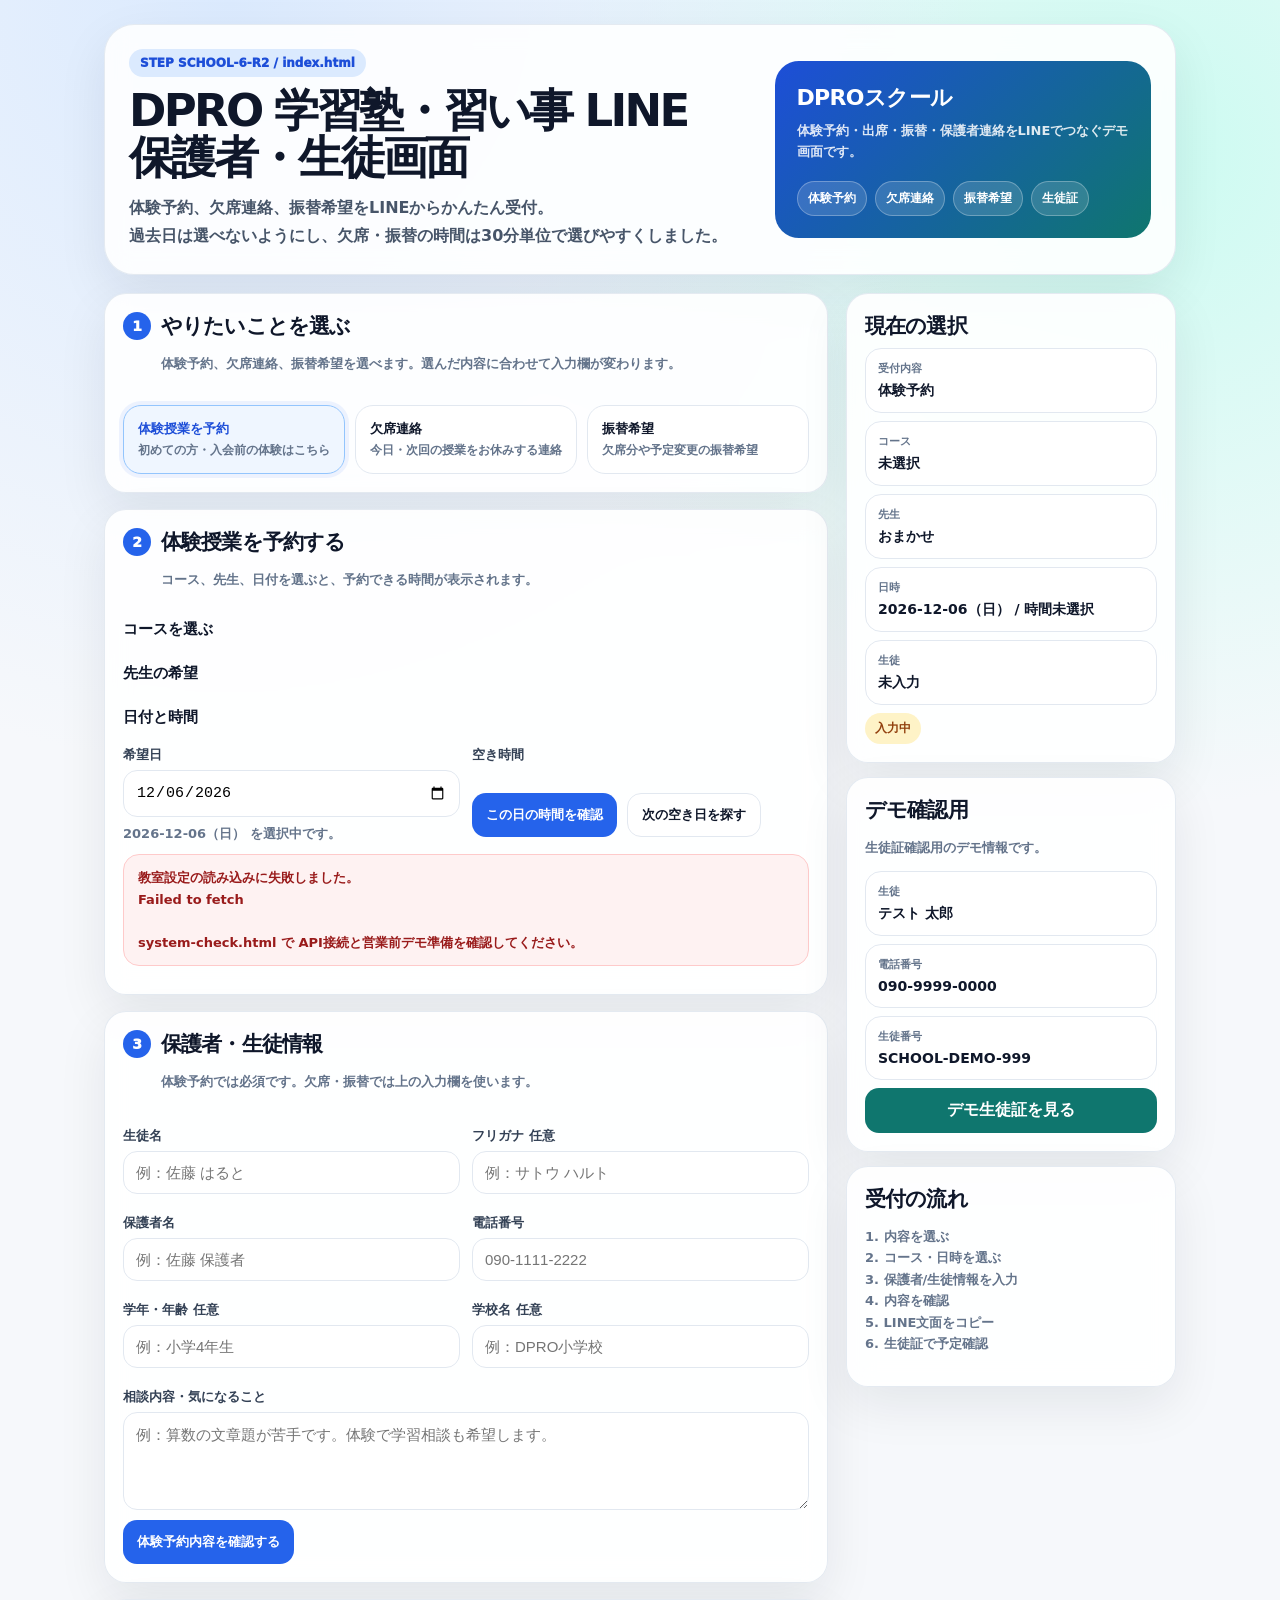
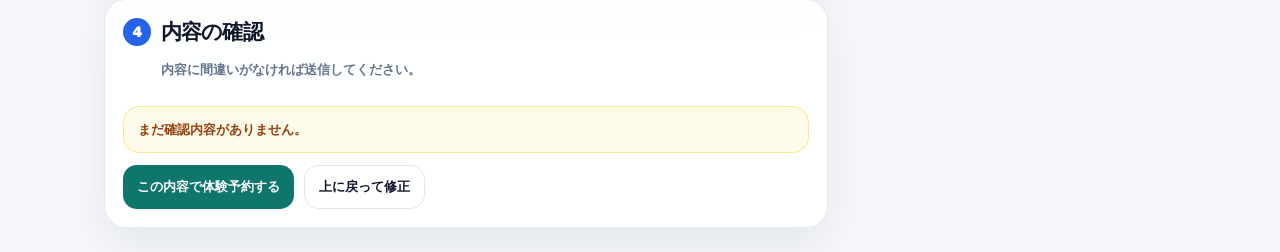
==== commit 5d4e1cd1: "Update index.html" ====
--- a/index.html
+++ b/index.html
@@ -3,7 +3,7 @@
 <head>
   <meta charset="utf-8">
   <meta name="viewport" content="width=device-width,initial-scale=1">
-  <title>DPRO 学習塾・習い事 LINE｜保護者・生徒画面｜STEP SCHOOL-6-R1</title>
+  <title>DPRO 学習塾・習い事 LINE｜保護者・生徒画面｜STEP SCHOOL-6-R2</title>
   <script src="./config.js"></script>
   <style>
     :root{
@@ -155,6 +155,8 @@
       font-size:15px;
       outline:none;
     }
+    input[type="date"]{min-height:47px}
+    select{min-height:47px}
     textarea{min-height:98px;resize:vertical;line-height:1.6}
     input:focus,select:focus,textarea:focus{border-color:#60a5fa;box-shadow:0 0 0 4px rgba(96,165,250,.16)}
     .choiceGrid{display:grid;grid-template-columns:repeat(2,1fr);gap:10px}
@@ -273,6 +275,17 @@
       font-weight:800;
       margin-top:12px;
     }
+    .hintBox{
+      border:1px solid #bfdbfe;
+      background:#eff6ff;
+      color:#1e3a8a;
+      border-radius:16px;
+      padding:12px 14px;
+      font-size:13px;
+      font-weight:850;
+      line-height:1.7;
+      margin:10px 0 2px;
+    }
     .hide{display:none !important}
     .toast{
       position:fixed;left:50%;bottom:22px;transform:translateX(-50%);
@@ -281,6 +294,8 @@
       font-size:13px;font-weight:900;
       box-shadow:0 14px 40px rgba(0,0,0,.22);
       opacity:0;pointer-events:none;transition:.2s;z-index:99;
+      max-width:calc(100vw - 24px);
+      text-align:center;
     }
     .toast.show{opacity:1;bottom:30px}
     @media(max-width:900px){
@@ -296,11 +311,11 @@
   <div class="wrap">
     <section class="hero">
       <div>
-        <div class="badge">STEP SCHOOL-6-R1 / index.html</div>
+        <div class="badge">STEP SCHOOL-6-R2 / index.html</div>
         <h1>DPRO 学習塾・習い事 LINE<br>保護者・生徒画面</h1>
         <p>
           体験予約、欠席連絡、振替希望をLINEからかんたん受付。<br>
-          受付後は確認文面をコピーでき、生徒証・授業予定画面にも進めます。
+          過去日は選べないようにし、欠席・振替の時間は30分単位で選びやすくしました。
         </p>
       </div>
       <div class="shopCard">
@@ -392,10 +407,14 @@
             </div>
           </div>
 
+          <div class="hintBox">
+            過去の日付は送信できません。授業時間は1分単位ではなく、30分単位のリストから選べます。
+          </div>
+
           <div class="grid2">
             <div class="field">
               <label for="absencePhone">保護者電話番号</label>
-              <input id="absencePhone" type="tel" placeholder="090-9999-0000">
+              <input id="absencePhone" type="tel" placeholder="090-9999-0000" autocomplete="tel">
             </div>
             <div class="field">
               <label for="absenceStudentNo">生徒番号 任意</label>
@@ -419,14 +438,15 @@
             </div>
             <div class="field">
               <label for="absenceTime">授業時間 任意</label>
-              <input id="absenceTime" type="time">
+              <select id="absenceTime"></select>
             </div>
           </div>
           <div class="field">
             <label for="absenceText">欠席理由・連絡内容</label>
-            <textarea id="absenceText" placeholder="例：体調不良のため、本日の授業を欠席します。振替希望です。"></textarea>
+            <textarea id="absenceText" placeholder="例：体調不良のため、本日の授業を欠席します。"></textarea>
           </div>
           <button type="button" class="btn orange" id="sendAbsenceBtn">欠席連絡を送る</button>
+          <div id="absenceMessage" class="alert warn hide" style="margin-top:12px;"></div>
         </section>
 
         <section class="card modeBlock hide" id="makeupBlock">
@@ -438,10 +458,14 @@
             </div>
           </div>
 
+          <div class="hintBox">
+            過去の日付は送信できません。希望時間は30分単位で選べるため、保護者が迷いにくくなります。
+          </div>
+
           <div class="grid2">
             <div class="field">
               <label for="makeupPhone">保護者電話番号</label>
-              <input id="makeupPhone" type="tel" placeholder="090-9999-0000">
+              <input id="makeupPhone" type="tel" placeholder="090-9999-0000" autocomplete="tel">
             </div>
             <div class="field">
               <label for="makeupStudentNo">生徒番号 任意</label>
@@ -465,7 +489,7 @@
             </div>
             <div class="field">
               <label for="makeupTime">希望時間 任意</label>
-              <input id="makeupTime" type="time">
+              <select id="makeupTime"></select>
             </div>
           </div>
           <div class="field">
@@ -473,6 +497,7 @@
             <textarea id="makeupText" placeholder="例：来週の火曜か水曜、17時以降で振替を希望します。"></textarea>
           </div>
           <button type="button" class="btn green" id="sendMakeupBtn">振替希望を送る</button>
+          <div id="makeupMessage" class="alert warn hide" style="margin-top:12px;"></div>
         </section>
 
         <section class="card" id="customerBlock">
@@ -501,7 +526,7 @@
             </div>
             <div class="field">
               <label for="phone">電話番号</label>
-              <input id="phone" type="tel" placeholder="090-1111-2222">
+              <input id="phone" type="tel" placeholder="090-1111-2222" autocomplete="tel">
             </div>
           </div>
           <div class="grid2">
@@ -511,14 +536,14 @@
             </div>
             <div class="field">
               <label for="schoolName">学校名 任意</label>
-              <input id="schoolName" placeholder="例：〇〇小学校">
+              <input id="schoolName" placeholder="例：DPRO小学校">
             </div>
           </div>
           <div class="field">
             <label for="trialRequestText">相談内容・気になること</label>
-            <textarea id="trialRequestText" placeholder="例：算数の文章題が苦手です。体験で雰囲気を見たいです。"></textarea>
-          </div>
-          <button type="button" class="btn dark" id="confirmTrialBtn">体験予約内容を確認する</button>
+            <textarea id="trialRequestText" placeholder="例：算数の文章題が苦手です。体験で学習相談も希望します。"></textarea>
+          </div>
+          <button type="button" class="btn primary" id="confirmTrialBtn">体験予約内容を確認する</button>
         </section>
 
         <section class="card" id="confirmBlock">
@@ -529,22 +554,20 @@
               <p class="muted">内容に間違いがなければ送信してください。</p>
             </div>
           </div>
-          <div id="confirmBox" class="alert">まだ確認内容がありません。</div>
-          <div class="row" style="margin-top:12px">
-            <button type="button" class="btn primary" id="submitTrialBtn">この内容で体験予約する</button>
+          <div id="confirmBox" class="alert warn">まだ確認内容がありません。</div>
+          <div class="row" style="margin-top:12px;">
+            <button type="button" class="btn green" id="submitTrialBtn">この内容で体験予約する</button>
             <button type="button" class="btn ghost" id="backEditBtn">上に戻って修正</button>
           </div>
         </section>
 
         <section class="complete" id="completeBox">
-          <span class="status ok" id="completeLabel">受付完了</span>
+          <div class="status ok" id="completeLabel">受付完了</div>
           <h2 id="completeTitle">受付しました</h2>
           <p class="muted" id="completeLead">下の文面は、LINEで送る確認文面のイメージです。コピーできます。</p>
           <div class="messageBox" id="messageText"></div>
-          <div class="alert ok" style="margin-top:12px" id="nextActionBox">
-            生徒証・授業予定画面から、次回予定や振替残数を確認できます。
-          </div>
-          <div class="row" style="margin-top:12px">
+          <div class="alert ok" style="margin-top:12px;">生徒証・授業予定画面から、次回予定や振替残数を確認できます。</div>
+          <div class="row" style="margin-top:12px;">
             <button type="button" class="btn primary" id="copyMessageBtn">確認文面をコピー</button>
             <a class="btn dark" id="memberLinkBtn" href="./member.html" target="_blank" rel="noopener">生徒証・授業予定を見る</a>
             <button type="button" class="btn ghost" id="resetBtn">続けて入力する</button>
@@ -555,188 +578,149 @@
       <aside class="side">
         <section class="card">
           <h2>現在の選択</h2>
-          <div class="summaryItem">
-            <small>受付内容</small>
-            <b id="sumMode">体験予約</b>
-          </div>
-          <div class="summaryItem">
-            <small>コース</small>
-            <b id="sumCourse">未選択</b>
-          </div>
-          <div class="summaryItem">
-            <small>先生</small>
-            <b id="sumTeacher">おまかせ</b>
-          </div>
-          <div class="summaryItem">
-            <small>日時</small>
-            <b id="sumDate">未選択</b>
-          </div>
-          <div class="summaryItem">
-            <small>生徒</small>
-            <b id="sumStudent">未入力</b>
-          </div>
-          <span class="status warn" id="sumStatus">入力中</span>
+          <div class="summaryItem"><small>受付内容</small><b id="sumMode">体験予約</b></div>
+          <div class="summaryItem"><small>コース</small><b id="sumCourse">未選択</b></div>
+          <div class="summaryItem"><small>先生</small><b id="sumTeacher">おまかせ</b></div>
+          <div class="summaryItem"><small>日時</small><b id="sumDateTime">未選択</b></div>
+          <div class="summaryItem"><small>生徒</small><b id="sumStudent">未入力</b></div>
+          <div class="status warn" id="sumStatus">入力中</div>
         </section>
 
         <section class="card">
           <h2>デモ確認用</h2>
           <p class="muted">生徒証確認用のデモ情報です。</p>
-          <div class="summaryItem">
-            <small>生徒</small>
-            <b>テスト 太郎</b>
-          </div>
-          <div class="summaryItem">
-            <small>電話番号</small>
-            <b>090-9999-0000</b>
-          </div>
-          <div class="summaryItem">
-            <small>生徒番号</small>
-            <b>SCHOOL-DEMO-999</b>
-          </div>
-          <a class="btn green full" id="demoMemberLink" href="./member.html?phone=090-9999-0000&student_no=SCHOOL-DEMO-999" target="_blank" rel="noopener">デモ生徒証を見る</a>
+          <div class="summaryItem"><small>生徒</small><b id="demoStudentName">テスト 太郎</b></div>
+          <div class="summaryItem"><small>電話番号</small><b id="demoPhone">090-9999-0000</b></div>
+          <div class="summaryItem"><small>生徒番号</small><b id="demoStudentNo">SCHOOL-DEMO-999</b></div>
+          <a class="btn green full" id="demoMemberLink" href="./member.html" target="_blank" rel="noopener">デモ生徒証を見る</a>
         </section>
 
         <section class="card">
           <h2>受付の流れ</h2>
-          <div class="muted">
+          <p class="muted">
             1. 内容を選ぶ<br>
             2. コース・日時を選ぶ<br>
             3. 保護者/生徒情報を入力<br>
             4. 内容を確認<br>
             5. LINE文面をコピー<br>
             6. 生徒証で予定確認
-          </div>
+          </p>
         </section>
       </aside>
     </div>
   </div>
 
-  <div class="toast" id="toast">完了しました</div>
+  <div id="toast" class="toast">完了しました</div>
 
 <script>
-(function(){
+(() => {
   "use strict";
 
-  const CONFIG = window.DPRO_SCHOOL_CONFIG || window.CONFIG || {
-    serviceName:"DPRO 学習塾・習い事 LINE",
-    shopCode:"dpro_school_demo",
-    shopName:"DPROスクール",
-    apiBaseUrl:"https://dpro-school-line-api.dpromstk2000.workers.dev",
-    pagesBaseUrl:"https://dpromstk2000-lab.github.io/dpro-school-line/",
-    demoStudent:{ studentName:"テスト 太郎", studentNo:"SCHOOL-DEMO-999", guardianName:"テスト 保護者", phone:"090-9999-0000" },
-    endpoints:{
-      publicConfig:"/api/public/config",
-      lessonOptions:"/api/public/lesson-options",
-      trialReservations:"/api/public/trial-reservations",
-      absence:"/api/public/absence",
-      makeupRequest:"/api/public/makeup-request"
+  const FALLBACK_CONFIG = {
+    version: "STEP SCHOOL-6-R2",
+    serviceName: "DPRO 学習塾・習い事 LINE",
+    shopCode: "dpro_school_demo",
+    shopName: "DPROスクール",
+    apiBaseUrl: "https://dpro-school-line-api.dpromstk2000.workers.dev",
+    pagesBaseUrl: "https://dpromstk2000-lab.github.io/dpro-school-line/",
+    demoStudent: {
+      studentName: "テスト 太郎",
+      studentNo: "SCHOOL-DEMO-999",
+      guardianName: "テスト 保護者",
+      phone: "090-9999-0000"
+    },
+    endpoints: {
+      publicConfig: "/api/public/config",
+      lessonOptions: "/api/public/lesson-options",
+      trialReservations: "/api/public/trial-reservations",
+      absence: "/api/public/absence",
+      makeupRequest: "/api/public/makeup-request"
     }
   };
 
-  const U = window.DPRO_SCHOOL_UTILS || {};
+  const CONFIG = Object.assign({}, FALLBACK_CONFIG, window.DPRO_SCHOOL_CONFIG || {});
+  CONFIG.endpoints = Object.assign({}, FALLBACK_CONFIG.endpoints, (window.DPRO_SCHOOL_CONFIG || {}).endpoints || {});
+  CONFIG.demoStudent = Object.assign({}, FALLBACK_CONFIG.demoStudent, (window.DPRO_SCHOOL_CONFIG || {}).demoStudent || {});
+
   const $ = (id) => document.getElementById(id);
+  const WEEK = ["日", "月", "火", "水", "木", "金", "土"];
 
   const state = {
-    mode:"trial",
-    shop:null,
-    courses:[],
-    teachers:[],
-    selectedCourse:null,
-    teacherPreference:"any",
-    selectedTeacherCode:"",
-    selectedDate:"",
-    slots:[],
-    selectedSlot:null,
-    lastMessage:"",
-    lastMemberUrl:"./member.html"
+    mode: "trial",
+    shop: {},
+    courses: [],
+    teachers: [],
+    selectedCourse: null,
+    teacherPreference: "any",
+    selectedTeacherCode: "",
+    selectedDate: "",
+    selectedSlot: null,
+    slots: [],
+    lastMessage: ""
   };
 
-  function endpoint(key){ return CONFIG.endpoints[key]; }
-
-  function apiUrl(path, params={}){
-    if (U.apiUrl) return U.apiUrl(path, params);
-    const base = String(CONFIG.apiBaseUrl || "").replace(/\/+$/, "");
-    const url = new URL(base + path);
-    Object.entries(params || {}).forEach(([k,v]) => {
-      if (v !== undefined && v !== null && String(v) !== "") url.searchParams.set(k, String(v));
+  function endpoint(name){
+    return CONFIG.endpoints?.[name] || FALLBACK_CONFIG.endpoints[name] || name;
+  }
+
+  function buildApiUrl(path, params = {}){
+    const base = String(CONFIG.apiBaseUrl || FALLBACK_CONFIG.apiBaseUrl).replace(/\/$/, "");
+    const url = new URL(path, base);
+    const merged = Object.assign({ shop_code: CONFIG.shopCode || FALLBACK_CONFIG.shopCode }, params || {});
+    Object.entries(merged).forEach(([key, value]) => {
+      if (value !== undefined && value !== null && value !== "") url.searchParams.set(key, String(value));
     });
     return url.toString();
   }
 
-  async function apiGet(path, params={}){
-    if (U.apiGet) return U.apiGet(path, params, false);
-    const url = apiUrl(path, { shop_code:CONFIG.shopCode, ...params });
-    const res = await fetch(url, { headers:{ "X-Shop-Code":CONFIG.shopCode } });
-    const data = await res.json().catch(() => ({}));
-    if (!res.ok || data.ok === false) throw new Error(data.message || data.error || "APIエラー");
+  async function apiGet(path, params = {}){
+    const res = await fetch(buildApiUrl(path, params), { method:"GET" });
+    const text = await res.text();
+    let data = {};
+    try { data = text ? JSON.parse(text) : {}; } catch (_) { data = { raw:text }; }
+    if (!res.ok || data.ok === false) {
+      throw new Error(data.message || data.error || `APIエラー status=${res.status}`);
+    }
     return data;
   }
 
-  async function apiPost(path, body={}){
-    if (U.apiPost) return U.apiPost(path, body, false);
-    const res = await fetch(apiUrl(path), {
+  async function apiPost(path, payload = {}){
+    const body = Object.assign({ shop_code: CONFIG.shopCode || FALLBACK_CONFIG.shopCode }, payload || {});
+    const res = await fetch(buildApiUrl(path, {}), {
       method:"POST",
-      headers:{ "Content-Type":"application/json", "X-Shop-Code":CONFIG.shopCode },
-      body:JSON.stringify({ shop_code:CONFIG.shopCode, ...body })
+      headers:{ "Content-Type":"application/json" },
+      body: JSON.stringify(body)
     });
-    const data = await res.json().catch(() => ({}));
-    if (!res.ok || data.ok === false) throw new Error(data.message || data.error || "APIエラー");
+    const text = await res.text();
+    let data = {};
+    try { data = text ? JSON.parse(text) : {}; } catch (_) { data = { raw:text }; }
+    if (!res.ok || data.ok === false) {
+      throw new Error(data.message || data.error || `API保存エラー status=${res.status}`);
+    }
     return data;
   }
 
-  function escapeHtml(v){
-    if (U.escapeHtml) return U.escapeHtml(v);
-    return String(v ?? "").replaceAll("&","&amp;").replaceAll("<","&lt;").replaceAll(">","&gt;").replaceAll('"',"&quot;").replaceAll("'","&#039;");
-  }
-
-  function todayText(){
-    if (U.todayText) return U.todayText();
-    const jst = new Date(Date.now() + 9*60*60*1000);
-    return jst.toISOString().slice(0,10);
-  }
-
-  function addDaysText(dateText, days){
-    if (U.addDaysText) return U.addDaysText(dateText, days);
-    const [y,m,d] = String(dateText).split("-").map(Number);
-    const date = new Date(Date.UTC(y,m-1,d));
-    date.setUTCDate(date.getUTCDate() + Number(days || 0));
-    return date.toISOString().slice(0,10);
-  }
-
-  function dateWithWeekday(v){
-    if (U.dateWithWeekday) return U.dateWithWeekday(v);
-    return v || "";
-  }
-
-  function hhmm(v){
-    if (U.hhmm) return U.hhmm(v);
-    return String(v || "").slice(0,5);
-  }
+  function escapeHtml(value){
+    return String(value ?? "").replace(/[&<>"]/g, (s) => ({"&":"&amp;","<":"&lt;",">":"&gt;","\"":"&quot;"}[s]));
+  }
+
+  function clean(value){ return String(value ?? "").trim(); }
 
   function normalizeLineText(value){
-    if (U.normalizeLineText) return U.normalizeLineText(value);
-    return String(value ?? "").replace(/\\r\\n/g,"\n").replace(/\\n/g,"\n").replace(/\\r/g,"\n").replace(/\r\n/g,"\n").replace(/\r/g,"\n");
-  }
-
-  function pageUrl(path, params={}){
-    if (U.pageUrl) return U.pageUrl(path, params);
-    const base = String(CONFIG.pagesBaseUrl || location.origin + location.pathname.replace(/[^/]*$/, "")).replace(/\/+$/, "/");
-    const url = new URL(path, base);
-    Object.entries(params || {}).forEach(([k,v]) => {
-      if (v !== undefined && v !== null && String(v) !== "") url.searchParams.set(k, String(v));
-    });
-    return url.toString();
+    return String(value ?? "")
+      .replace(/\\r\\n/g, "\n")
+      .replace(/\\n/g, "\n")
+      .replace(/\r\n/g, "\n")
+      .replace(/\r/g, "\n")
+      .trim();
   }
 
   function showToast(text){
-    $("toast").textContent = text || "完了しました";
-    $("toast").classList.add("show");
-    setTimeout(() => $("toast").classList.remove("show"), 1700);
-  }
-
-  async function copyText(text){
-    await navigator.clipboard.writeText(String(text || "")).catch(() => {});
-    showToast("コピーしました");
+    const t = $("toast");
+    t.textContent = text || "完了しました";
+    t.classList.add("show");
+    clearTimeout(showToast.timer);
+    showToast.timer = setTimeout(() => t.classList.remove("show"), 1800);
   }
 
   function scrollToId(id){
@@ -744,98 +728,179 @@
     if (el) el.scrollIntoView({ behavior:"smooth", block:"start" });
   }
 
+  function todayText(){
+    const parts = new Intl.DateTimeFormat("ja-JP", {
+      timeZone:"Asia/Tokyo",
+      year:"numeric",
+      month:"2-digit",
+      day:"2-digit"
+    }).formatToParts(new Date());
+    const obj = Object.fromEntries(parts.map(p => [p.type, p.value]));
+    return `${obj.year}-${obj.month}-${obj.day}`;
+  }
+
+  function addDaysText(ymd, days){
+    const [y,m,d] = String(ymd).split("-").map(Number);
+    const date = new Date(Date.UTC(y, m - 1, d));
+    date.setUTCDate(date.getUTCDate() + Number(days || 0));
+    return date.toISOString().slice(0,10);
+  }
+
+  function isPastDate(ymd){
+    return !!ymd && String(ymd) < todayText();
+  }
+
+  function guardDateInput(id, label){
+    const el = $(id);
+    const today = todayText();
+    el.min = today;
+    if (!el.value || el.value < today) el.value = today;
+    el.addEventListener("change", () => {
+      if (isPastDate(el.value)) {
+        el.value = todayText();
+        showToast(`${label}は過去日を選べません。本日以降を選んでください。`);
+      }
+      updateSummary();
+    });
+  }
+
+  function dateWithWeekday(ymd){
+    if (!ymd) return "未選択";
+    const [y,m,d] = String(ymd).split("-").map(Number);
+    const date = new Date(Date.UTC(y, m - 1, d));
+    const w = WEEK[date.getUTCDay()];
+    return `${y}-${String(m).padStart(2,"0")}-${String(d).padStart(2,"0")}（${w}）`;
+  }
+
+  function hhmm(value){
+    if (!value) return "";
+    const m = String(value).match(/(\d{1,2}):(\d{2})/);
+    if (!m) return String(value);
+    return `${m[1].padStart(2,"0")}:${m[2]}`;
+  }
+
+  function pageUrl(path, params = {}){
+    const base = CONFIG.pagesBaseUrl || (location.origin + location.pathname.replace(/[^/]*$/, ""));
+    const url = new URL(path, base);
+    Object.entries(params || {}).forEach(([k,v]) => {
+      if (v !== undefined && v !== null && v !== "") url.searchParams.set(k, String(v));
+    });
+    return url.toString();
+  }
+
+  function fillTimeSelect(selectId, defaultTime){
+    const select = $(selectId);
+    select.innerHTML = '<option value="">時間未選択</option>';
+    const startMinutes = 10 * 60;
+    const endMinutes = 21 * 60;
+    for (let minutes = startMinutes; minutes <= endMinutes; minutes += 30) {
+      const h = Math.floor(minutes / 60);
+      const m = minutes % 60;
+      const value = `${String(h).padStart(2,"0")}:${String(m).padStart(2,"0")}`;
+      const opt = document.createElement("option");
+      opt.value = value;
+      opt.textContent = value;
+      if (value === defaultTime) opt.selected = true;
+      select.appendChild(opt);
+    }
+  }
+
+  function copyText(text){
+    const value = normalizeLineText(text || "");
+    if (!value) {
+      showToast("コピーする文面がありません");
+      return;
+    }
+    if (navigator.clipboard && window.isSecureContext) {
+      navigator.clipboard.writeText(value).then(() => showToast("確認文面をコピーしました"));
+      return;
+    }
+    const ta = document.createElement("textarea");
+    ta.value = value;
+    document.body.appendChild(ta);
+    ta.select();
+    document.execCommand("copy");
+    document.body.removeChild(ta);
+    showToast("確認文面をコピーしました");
+  }
+
   function setMode(mode){
-    state.mode = mode;
-    document.querySelectorAll(".tab").forEach(btn => btn.classList.toggle("active", btn.dataset.mode === mode));
-    $("trialBlock").classList.toggle("hide", mode !== "trial");
-    $("absenceBlock").classList.toggle("hide", mode !== "absence");
-    $("makeupBlock").classList.toggle("hide", mode !== "makeup");
-    $("customerBlock").classList.toggle("hide", mode !== "trial");
-    $("confirmBlock").classList.toggle("hide", mode !== "trial");
-    $("submitTrialBtn").classList.toggle("hide", mode !== "trial");
+    state.mode = mode || "trial";
+    document.querySelectorAll(".tab").forEach(btn => btn.classList.toggle("active", btn.dataset.mode === state.mode));
+    $("trialBlock").classList.toggle("hide", state.mode !== "trial");
+    $("absenceBlock").classList.toggle("hide", state.mode !== "absence");
+    $("makeupBlock").classList.toggle("hide", state.mode !== "makeup");
+    $("customerBlock").classList.toggle("hide", state.mode !== "trial");
+    $("confirmBlock").classList.toggle("hide", state.mode !== "trial");
     updateSummary();
   }
 
   function renderCourses(){
-    const trialCourses = (state.courses || []).filter(c => {
-      const type = String(c.course_type || "");
-      return type === "trial" || type === "event" || type === "regular" || type === "monthly" || type === "ticket";
+    const grid = $("courseGrid");
+    grid.innerHTML = "";
+    if (!state.courses.length) {
+      state.courses = [{ course_code:"trial_math", course_name:"体験授業：小学生算数", duration_minutes:60 }];
+    }
+    if (!state.selectedCourse) state.selectedCourse = state.courses[0];
+    state.courses.forEach(course => {
+      const btn = document.createElement("button");
+      btn.type = "button";
+      btn.className = "choice" + (state.selectedCourse?.course_code === course.course_code ? " active" : "");
+      btn.dataset.courseCode = course.course_code;
+      btn.innerHTML = `<strong>${escapeHtml(course.course_name || course.course_code)}</strong><small>${escapeHtml(course.description || `${course.duration_minutes || 60}分の体験授業`)}</small>`;
+      grid.appendChild(btn);
     });
-
-    $("courseGrid").innerHTML = trialCourses.map((c, idx) => `
-      <button type="button" class="choice ${idx===0 ? "active" : ""}" data-course-code="${escapeHtml(c.course_code)}">
-        <strong>${escapeHtml(c.course_name || c.course_code)}</strong>
-        <small>${escapeHtml(c.target_grade || "")} / ${escapeHtml(c.duration_minutes || "")}分 / ${Number(c.price || 0).toLocaleString()}円</small>
-      </button>
-    `).join("");
-
-    state.selectedCourse = trialCourses[0] || null;
   }
 
   function renderTeacherPrefs(){
-    const options = CONFIG.teacherPreferenceOptions || [
-      { value:"any", label:"おまかせ" },
-      { value:"same", label:"前回と同じ先生" },
-      { value:"specific", label:"先生を選ぶ" }
+    const grid = $("teacherPrefGrid");
+    grid.innerHTML = "";
+    const prefs = [
+      { code:"any", title:"おまかせ", note:"空いている先生で予約" },
+      { code:"specific", title:"先生を選ぶ", note:"希望の先生がいる場合" }
     ];
-
-    $("teacherPrefGrid").innerHTML = options.map((o, idx) => `
-      <button type="button" class="choice ${idx===0 ? "active" : ""}" data-teacher-pref="${escapeHtml(o.value)}">
-        <strong>${escapeHtml(o.label)}</strong>
-        <small>${o.value === "any" ? "空いている先生で予約します" : o.value === "same" ? "既存生徒向けです" : "希望の先生を選べます"}</small>
-      </button>
-    `).join("");
-
-    $("teacherSelect").innerHTML = `<option value="">先生を選んでください</option>` + (state.teachers || []).map(t => `
-      <option value="${escapeHtml(t.teacher_code)}">${escapeHtml(t.teacher_name)}</option>
-    `).join("");
+    prefs.forEach(pref => {
+      const btn = document.createElement("button");
+      btn.type = "button";
+      btn.className = "choice" + (state.teacherPreference === pref.code ? " active" : "");
+      btn.dataset.teacherPref = pref.code;
+      btn.innerHTML = `<strong>${escapeHtml(pref.title)}</strong><small>${escapeHtml(pref.note)}</small>`;
+      grid.appendChild(btn);
+    });
+
+    const select = $("teacherSelect");
+    select.innerHTML = '<option value="">先生を選択</option>';
+    state.teachers.forEach(t => {
+      const opt = document.createElement("option");
+      opt.value = t.teacher_code || "";
+      opt.textContent = t.teacher_name || t.teacher_code || "先生";
+      select.appendChild(opt);
+    });
+    $("teacherSelectWrap").classList.toggle("hide", state.teacherPreference !== "specific");
+  }
+
+  function normalizeSlots(data){
+    return Array.isArray(data.available_slots) ? data.available_slots : [];
   }
 
   function renderSlots(){
-    if (!state.slots.length) {
-      $("slotGrid").innerHTML = "";
-      return;
-    }
-
-    $("slotGrid").innerHTML = state.slots.map(slot => `
-      <button type="button" class="slot ${state.selectedSlot?.time === slot.time ? "active" : ""}" data-slot-time="${escapeHtml(slot.time)}">
-        ${escapeHtml(hhmm(slot.time))}
-        <small>${escapeHtml(slot.teacher_name || "おまかせ")} / ${escapeHtml(slot.room_name || "")}</small>
-        <small>残り${escapeHtml(slot.remaining ?? "-")}枠</small>
-      </button>
-    `).join("");
+    const grid = $("slotGrid");
+    grid.innerHTML = "";
+    state.slots.forEach(slot => {
+      const time = hhmm(slot.time || slot.start_time);
+      const btn = document.createElement("button");
+      btn.type = "button";
+      btn.className = "slot" + (state.selectedSlot && hhmm(state.selectedSlot.time || state.selectedSlot.start_time) === time ? " active" : "");
+      btn.dataset.slotTime = time;
+      btn.innerHTML = `${escapeHtml(time)}<small>${escapeHtml(slot.course_name || state.selectedCourse?.course_name || "体験授業")}<br>${escapeHtml(slot.teacher_name || "おまかせ")} / 残り${Number(slot.remaining ?? 1)}枠</small>`;
+      grid.appendChild(btn);
+    });
   }
 
   function updateDateLabel(){
-    const date = $("trialDate").value;
-    state.selectedDate = date;
-    $("trialDateLabel").textContent = date ? `選択中：${dateWithWeekday(date)}` : "日付を選んでください。";
-  }
-
-  function updateSummary(){
-    const modeLabel = state.mode === "trial" ? "体験予約" : state.mode === "absence" ? "欠席連絡" : "振替希望";
-    $("sumMode").textContent = modeLabel;
-    $("sumCourse").textContent = state.selectedCourse?.course_name || "未選択";
-
-    let teacher = "おまかせ";
-    if (state.teacherPreference === "same") teacher = "前回と同じ先生";
-    if (state.teacherPreference === "specific") {
-      const t = state.teachers.find(x => x.teacher_code === state.selectedTeacherCode);
-      teacher = t?.teacher_name || "先生未選択";
-    }
-    if (state.selectedSlot?.teacher_name) teacher = teacher === "おまかせ" ? state.selectedSlot.teacher_name : teacher;
-
-    $("sumTeacher").textContent = teacher;
-    $("sumDate").textContent = state.selectedSlot ? `${state.selectedDate} ${hhmm(state.selectedSlot.time)}` : (state.selectedDate ? `${state.selectedDate} / 時間未選択` : "未選択");
-    $("sumStudent").textContent = $("studentName").value.trim() || $("absenceStudentName").value.trim() || $("makeupStudentName").value.trim() || "未入力";
-
-    if (state.mode === "trial" && state.selectedCourse && state.selectedSlot && $("studentName").value.trim() && $("guardianName").value.trim() && $("phone").value.trim()) {
-      $("sumStatus").className = "status ok";
-      $("sumStatus").textContent = "予約可能";
-    } else {
-      $("sumStatus").className = "status warn";
-      $("sumStatus").textContent = "入力中";
-    }
+    const v = $("trialDate").value;
+    state.selectedDate = v || "";
+    $("trialDateLabel").textContent = v ? `${dateWithWeekday(v)} を選択中です。` : "日付を選んでください。";
   }
 
   async function loadConfig(){
@@ -844,8 +909,8 @@
 
     const data = await apiGet(endpoint("publicConfig"));
     state.shop = data.shop || {};
-    state.courses = data.courses || [];
-    state.teachers = data.teachers || [];
+    state.courses = Array.isArray(data.courses) ? data.courses : [];
+    state.teachers = Array.isArray(data.teachers) ? data.teachers : [];
 
     $("shopName").textContent = state.shop.shop_name || CONFIG.shopName || "DPROスクール";
     $("shopSub").textContent = state.shop.service_name || CONFIG.serviceName || "DPRO 学習塾・習い事 LINE";
@@ -857,10 +922,6 @@
     $("slotMessage").textContent = "コースと日付を選ぶと、体験できる時間が表示されます。";
   }
 
-  function normalizeSlots(data){
-    return Array.isArray(data.available_slots) ? data.available_slots : [];
-  }
-
   async function loadSlots(dateOverride){
     if (!state.selectedCourse) {
       showToast("コースを選んでください");
@@ -868,10 +929,15 @@
       return null;
     }
 
-    const date = dateOverride || $("trialDate").value;
+    let date = dateOverride || $("trialDate").value;
     if (!date) {
       showToast("日付を選んでください");
       return null;
+    }
+    if (isPastDate(date)) {
+      date = todayText();
+      $("trialDate").value = date;
+      showToast("過去日は選べません。本日以降に変更しました。");
     }
 
     $("trialDate").value = date;
@@ -919,58 +985,37 @@
     }
 
     const isAuto = !!options.auto;
-    const start = $("trialDate").value || todayText();
+    const rawStart = $("trialDate").value || todayText();
+    let start = rawStart < todayText() ? todayText() : rawStart;
+    if (rawStart !== start) $("trialDate").value = start;
 
     $("slotMessage").className = "alert warn";
-    $("slotMessage").textContent = isAuto
-      ? `${dateWithWeekday(start)} に空きがないため、次に体験できる日を自動で探しています。`
-      : `${dateWithWeekday(start)} 以降で、次に空いている日を探しています。`;
-
-    for (let i=0; i<45; i++){
+    $("slotMessage").textContent = `${dateWithWeekday(start)} 以降で、次に空いている日を探しています。`;
+
+    for (let i = 0; i <= 30; i += 1) {
       const date = addDaysText(start, i);
-      try {
-        const data = await apiGet(endpoint("lessonOptions"), {
-          date,
-          course_code: state.selectedCourse.course_code,
-          teacher_preference: state.teacherPreference,
-          teacher_code: state.teacherPreference === "specific" ? state.selectedTeacherCode : ""
-        });
-        const slots = normalizeSlots(data);
-        if (data.is_available && slots.length) {
-          $("trialDate").value = date;
-          updateDateLabel();
-          state.slots = slots;
-          state.selectedSlot = null;
-
-          const prefix = isAuto
-            ? "最初に予約できる日を自動表示しました"
-            : "次に空いている日を見つけました";
-
-          $("slotMessage").className = "alert ok";
-          $("slotMessage").textContent = `${prefix}：${dateWithWeekday(date)}。下から時間を選んでください。`;
-
-          renderSlots();
-          updateSummary();
-
-          showToast(isAuto ? `予約できる日を表示しました：${dateWithWeekday(date)}` : `空き日：${dateWithWeekday(date)}`);
-          return data;
-        }
-      } catch(e){}
+      const data = await loadSlots(date);
+      if (data && data.is_available && state.slots.length) {
+        if (isAuto) showToast("次の空き日を自動表示しました");
+        else showToast("次の空き日を表示しました");
+        return data;
+      }
     }
 
     $("slotMessage").className = "alert ng";
-    $("slotMessage").textContent = "45日以内に空き時間が見つかりませんでした。教室へLINEでご相談ください。";
+    $("slotMessage").textContent = "30日以内に予約できる体験枠が見つかりませんでした。";
     return null;
   }
 
   function validateTrial(){
     const errors = [];
     if (!state.selectedCourse) errors.push("コースを選んでください。");
-    if (!state.selectedDate) errors.push("日付を選んでください。");
-    if (!state.selectedSlot) errors.push("時間を選んでください。");
-    if (!$("studentName").value.trim()) errors.push("生徒名を入力してください。");
-    if (!$("guardianName").value.trim()) errors.push("保護者名を入力してください。");
-    if (!$("phone").value.trim()) errors.push("電話番号を入力してください。");
+    if (!state.selectedDate) errors.push("希望日を選んでください。");
+    if (isPastDate(state.selectedDate)) errors.push("過去日は予約できません。本日以降の日付を選んでください。");
+    if (!state.selectedSlot) errors.push("空き時間を選んでください。");
+    if (!clean($("studentName").value)) errors.push("生徒名を入力してください。");
+    if (!clean($("guardianName").value)) errors.push("保護者名を入力してください。");
+    if (!clean($("phone").value)) errors.push("電話番号を入力してください。");
     return errors;
   }
 
@@ -990,8 +1035,8 @@
         <div><b>生徒名</b><br>${escapeHtml($("studentName").value.trim())} 様</div>
         <div><b>保護者</b><br>${escapeHtml($("guardianName").value.trim())}</div>
         <div><b>電話番号</b><br>${escapeHtml($("phone").value.trim())}</div>
-        <div><b>コース</b><br>${escapeHtml(state.selectedCourse.course_name)}</div>
-        <div><b>日時</b><br>${escapeHtml(state.selectedDate)} ${escapeHtml(hhmm(state.selectedSlot.time))}</div>
+        <div><b>コース</b><br>${escapeHtml(state.selectedCourse.course_name || state.selectedCourse.course_code)}</div>
+        <div><b>日時</b><br>${escapeHtml(dateWithWeekday(state.selectedDate))} ${escapeHtml(hhmm(state.selectedSlot.time || state.selectedSlot.start_time))}</div>
         <div><b>担当</b><br>${escapeHtml(teacherName)}</div>
       </div>
       <div style="margin-top:10px;"><b>相談内容</b><br>${escapeHtml($("trialRequestText").value.trim() || "なし")}</div>
@@ -1018,30 +1063,28 @@
         grade_label: $("gradeLabel").value.trim(),
         school_name: $("schoolName").value.trim(),
         lesson_date: state.selectedDate,
-        start_time: state.selectedSlot.time,
+        start_time: hhmm(state.selectedSlot.time || state.selectedSlot.start_time),
         course_code: state.selectedCourse.course_code,
         teacher_code: state.selectedSlot.teacher_code || state.selectedTeacherCode || "",
         request_text: $("trialRequestText").value.trim()
       });
 
-      const studentNo = data.student?.student_no || "";
-      const phone = data.guardian?.phone || $("phone").value.trim();
-      state.lastMemberUrl = pageUrl("member.html", { phone, student_no: studentNo });
       openComplete({
-        label:"予約完了",
-        title:"体験予約を受け付けました",
-        lead:"下の文面は、LINEで送る確認文面のイメージです。手動運用用にコピーできます。",
-        message:data.message_text || buildFallbackTrialMessage(),
-        memberUrl:state.lastMemberUrl
+        label:"体験予約受付",
+        title:"体験授業を受け付けました",
+        lead:"教室側の今日やることに体験前案内タスクが作成されます。",
+        message: data.message_text || buildLocalTrialMessage(),
+        memberUrl: memberUrlFrom(data.student?.student_no, $("phone").value.trim())
       });
+      $("sumStatus").className = "status ok";
+      $("sumStatus").textContent = "受付完了";
     } catch (e) {
       openComplete({
-        label:"エラー",
-        title:"体験予約に失敗しました",
-        lead:"内容を確認して、もう一度お試しください。",
+        label:"送信エラー",
+        title:"体験予約を送信できませんでした",
+        lead:"入力内容を確認して、もう一度送信してください。",
         message:e.message,
-        error:true,
-        memberUrl:"./member.html"
+        error:true
       });
     } finally {
       $("submitTrialBtn").disabled = false;
@@ -1049,51 +1092,67 @@
     }
   }
 
-  function buildFallbackTrialMessage(){
-    return `体験授業のご予約ありがとうございます。
-
-${$("studentName").value.trim()} 様
-日時：${state.selectedDate} ${hhmm(state.selectedSlot?.time)}
-コース：${state.selectedCourse?.course_name || ""}
-担当：${state.selectedSlot?.teacher_name || "教室長"}
-
-当日は筆記用具をお持ちください。
-ご都合が変わる場合は、LINEでお知らせください。`;
+  function validateContactForm(kind){
+    const errors = [];
+    const prefix = kind === "absence" ? "absence" : "makeup";
+    const phone = clean($(prefix + "Phone").value);
+    const studentNo = clean($(prefix + "StudentNo").value);
+    const studentName = clean($(prefix + "StudentName").value);
+    const date = clean($(prefix + "Date").value);
+    const text = clean($(prefix + "Text").value);
+
+    if (!phone && !studentNo) errors.push("電話番号または生徒番号を入力してください。");
+    if (!studentName) errors.push("生徒名を入力してください。");
+    if (!date) errors.push(kind === "absence" ? "欠席する日を選んでください。" : "希望日を選んでください。");
+    if (isPastDate(date)) errors.push("過去の日付は送信できません。本日以降の日付を選んでください。");
+    if (!text) errors.push(kind === "absence" ? "欠席理由・連絡内容を入力してください。" : "希望内容を入力してください。");
+    return errors;
+  }
+
+  function showInlineMessage(id, type, lines){
+    const el = $(id);
+    el.className = `alert ${type}`;
+    el.innerHTML = Array.isArray(lines) ? lines.map(escapeHtml).join("<br>") : escapeHtml(lines);
+    el.classList.remove("hide");
   }
 
   async function sendAbsence(){
-    const phone = $("absencePhone").value.trim();
-    const studentNo = $("absenceStudentNo").value.trim();
-    const studentName = $("absenceStudentName").value.trim();
-    if (!phone && !studentNo) {
-      showToast("電話番号または生徒番号を入力してください");
+    const errors = validateContactForm("absence");
+    if (errors.length) {
+      showInlineMessage("absenceMessage", "ng", errors);
+      scrollToId("absenceBlock");
       return;
     }
 
     $("sendAbsenceBtn").disabled = true;
     $("sendAbsenceBtn").textContent = "送信中...";
+    showInlineMessage("absenceMessage", "warn", "欠席連絡を送信しています。");
 
     try {
       const data = await apiPost(endpoint("absence"), {
-        phone,
-        student_no: studentNo,
-        student_name: studentName,
+        phone: $("absencePhone").value.trim(),
+        student_no: $("absenceStudentNo").value.trim(),
+        student_name: $("absenceStudentName").value.trim(),
         guardian_name: $("absenceGuardianName").value.trim(),
-        lesson_date: $("absenceDate").value || todayText(),
-        start_time: $("absenceTime").value || "",
-        request_text: $("absenceText").value.trim() || "欠席連絡"
+        lesson_date: $("absenceDate").value,
+        start_time: $("absenceTime").value || null,
+        preferred_text: $("absenceText").value.trim(),
+        request_text: $("absenceText").value.trim()
       });
 
-      state.lastMemberUrl = pageUrl("member.html", { phone, student_no: studentNo });
+      showInlineMessage("absenceMessage", "ok", "欠席連絡を受け付けました。教室側の今日やることに欠席返信タスクが作成されます。");
       openComplete({
         label:"欠席連絡受付",
         title:"欠席連絡を受け付けました",
         lead:"教室側の今日やることに欠席返信タスクが作成されます。",
-        message:data.message_text || "欠席のご連絡を承りました。",
-        memberUrl:state.lastMemberUrl
+        message: data.message_text || buildLocalAbsenceMessage(),
+        memberUrl: memberUrlFrom($("absenceStudentNo").value.trim(), $("absencePhone").value.trim())
       });
+      $("sumStatus").className = "status ok";
+      $("sumStatus").textContent = "受付完了";
     } catch (e) {
-      openComplete({ label:"エラー", title:"欠席連絡に失敗しました", lead:"内容を確認してください。", message:e.message, error:true, memberUrl:"./member.html" });
+      showInlineMessage("absenceMessage", "ng", e.message);
+      openComplete({ label:"送信エラー", title:"欠席連絡を送信できませんでした", lead:"入力内容を確認してください。", message:e.message, error:true });
     } finally {
       $("sendAbsenceBtn").disabled = false;
       $("sendAbsenceBtn").textContent = "欠席連絡を送る";
@@ -1101,43 +1160,90 @@
   }
 
   async function sendMakeup(){
-    const phone = $("makeupPhone").value.trim();
-    const studentNo = $("makeupStudentNo").value.trim();
-    const studentName = $("makeupStudentName").value.trim();
-    if (!phone && !studentNo) {
-      showToast("電話番号または生徒番号を入力してください");
+    const errors = validateContactForm("makeup");
+    if (errors.length) {
+      showInlineMessage("makeupMessage", "ng", errors);
+      scrollToId("makeupBlock");
       return;
     }
 
     $("sendMakeupBtn").disabled = true;
     $("sendMakeupBtn").textContent = "送信中...";
+    showInlineMessage("makeupMessage", "warn", "振替希望を送信しています。");
 
     try {
       const data = await apiPost(endpoint("makeupRequest"), {
-        phone,
-        student_no: studentNo,
-        student_name: studentName,
+        phone: $("makeupPhone").value.trim(),
+        student_no: $("makeupStudentNo").value.trim(),
+        student_name: $("makeupStudentName").value.trim(),
         guardian_name: $("makeupGuardianName").value.trim(),
-        preferred_date: $("makeupDate").value || "",
-        preferred_time: $("makeupTime").value || "",
+        preferred_date: $("makeupDate").value,
+        preferred_time: $("makeupTime").value || null,
         preferred_text: $("makeupText").value.trim(),
-        request_text: $("makeupText").value.trim() || "振替希望"
+        request_text: $("makeupText").value.trim()
       });
 
-      state.lastMemberUrl = pageUrl("member.html", { phone, student_no: studentNo });
+      showInlineMessage("makeupMessage", "ok", "振替希望を受け付けました。教室側の今日やることに振替返信タスクが作成されます。");
       openComplete({
         label:"振替希望受付",
         title:"振替希望を受け付けました",
         lead:"教室側の今日やることに振替返信タスクが作成されます。",
-        message:data.message_text || "振替希望を受け付けました。",
-        memberUrl:state.lastMemberUrl
+        message: data.message_text || buildLocalMakeupMessage(),
+        memberUrl: memberUrlFrom($("makeupStudentNo").value.trim(), $("makeupPhone").value.trim())
       });
+      $("sumStatus").className = "status ok";
+      $("sumStatus").textContent = "受付完了";
     } catch (e) {
-      openComplete({ label:"エラー", title:"振替希望に失敗しました", lead:"内容を確認してください。", message:e.message, error:true, memberUrl:"./member.html" });
+      showInlineMessage("makeupMessage", "ng", e.message);
+      openComplete({ label:"送信エラー", title:"振替希望を送信できませんでした", lead:"入力内容を確認してください。", message:e.message, error:true });
     } finally {
       $("sendMakeupBtn").disabled = false;
       $("sendMakeupBtn").textContent = "振替希望を送る";
     }
+  }
+
+  function memberUrlFrom(studentNo, phone){
+    return pageUrl("member.html", {
+      phone: phone || CONFIG.demoStudent.phone,
+      student_no: studentNo || CONFIG.demoStudent.studentNo
+    });
+  }
+
+  function buildLocalTrialMessage(){
+    return [
+      "体験授業のご予約を受け付けました。",
+      "",
+      `${$("studentName").value.trim()} 様`,
+      `対象授業：${dateWithWeekday(state.selectedDate)} ${hhmm(state.selectedSlot?.time || state.selectedSlot?.start_time)}`,
+      `コース：${state.selectedCourse?.course_name || "体験授業"}`,
+      `担当：${state.selectedSlot?.teacher_name || "おまかせ"}`,
+      "",
+      "当日はお気をつけてお越しください。"
+    ].join("\n");
+  }
+
+  function buildLocalAbsenceMessage(){
+    const date = dateWithWeekday($("absenceDate").value);
+    const time = $("absenceTime").value ? ` ${$("absenceTime").value}` : "";
+    return [
+      "欠席のご連絡を承りました。",
+      "",
+      `${$("absenceStudentName").value.trim()} 様`,
+      `対象授業：${date}${time}`,
+      "",
+      "振替をご希望の場合は、候補日をご返信ください。"
+    ].join("\n");
+  }
+
+  function buildLocalMakeupMessage(){
+    return [
+      "振替希望を受け付けました。",
+      "",
+      `${$("makeupStudentName").value.trim()} 様`,
+      "候補日を確認して、教室よりご連絡します。",
+      "",
+      "よろしくお願いいたします。"
+    ].join("\n");
   }
 
   function openComplete({ label, title, lead, message, memberUrl, error=false }){
@@ -1154,26 +1260,61 @@
 
   function resetForm(){
     $("completeBox").classList.remove("show");
+    $("absenceMessage").classList.add("hide");
+    $("makeupMessage").classList.add("hide");
     state.lastMessage = "";
     $("messageText").textContent = "";
+    $("sumStatus").className = "status warn";
+    $("sumStatus").textContent = "入力中";
     showToast("続けて入力できます");
   }
 
   function setDemoLinks(){
     const demo = CONFIG.demoStudent || {};
-    const url = pageUrl("member.html", {
-      phone: demo.phone || "090-9999-0000",
-      student_no: demo.studentNo || "SCHOOL-DEMO-999"
-    });
+    $("demoStudentName").textContent = demo.studentName || "テスト 太郎";
+    $("demoPhone").textContent = demo.phone || "090-9999-0000";
+    $("demoStudentNo").textContent = demo.studentNo || "SCHOOL-DEMO-999";
+    const url = memberUrlFrom(demo.studentNo, demo.phone);
     $("memberTopLink").href = url;
     $("demoMemberLink").href = url;
+  }
+
+  function updateSummary(){
+    const modeLabel = state.mode === "trial" ? "体験予約" : state.mode === "absence" ? "欠席連絡" : "振替希望";
+    $("sumMode").textContent = modeLabel;
+
+    if (state.mode === "trial") {
+      $("sumCourse").textContent = state.selectedCourse?.course_name || "未選択";
+      const teacher = state.teacherPreference === "specific"
+        ? (state.teachers.find(t => t.teacher_code === state.selectedTeacherCode)?.teacher_name || "先生未選択")
+        : (state.selectedSlot?.teacher_name || "おまかせ");
+      $("sumTeacher").textContent = teacher;
+      $("sumDateTime").textContent = state.selectedDate
+        ? `${dateWithWeekday(state.selectedDate)} / ${state.selectedSlot ? hhmm(state.selectedSlot.time || state.selectedSlot.start_time) : "時間未選択"}`
+        : "未選択";
+      $("sumStudent").textContent = clean($("studentName")?.value) || "未入力";
+      return;
+    }
+
+    if (state.mode === "absence") {
+      $("sumCourse").textContent = "欠席連絡";
+      $("sumTeacher").textContent = "教室確認";
+      $("sumDateTime").textContent = `${dateWithWeekday($("absenceDate").value)} / ${$("absenceTime").value || "時間未選択"}`;
+      $("sumStudent").textContent = clean($("absenceStudentName").value) || "未入力";
+      return;
+    }
+
+    $("sumCourse").textContent = "振替希望";
+    $("sumTeacher").textContent = "教室確認";
+    $("sumDateTime").textContent = `${dateWithWeekday($("makeupDate").value)} / ${$("makeupTime").value || "時間未選択"}`;
+    $("sumStudent").textContent = clean($("makeupStudentName").value) || "未入力";
   }
 
   function bind(){
     document.querySelectorAll(".tab").forEach(btn => btn.addEventListener("click", () => setMode(btn.dataset.mode)));
     document.querySelectorAll("[data-switch-mode]").forEach(btn => btn.addEventListener("click", () => {
       setMode(btn.dataset.switchMode);
-      scrollToId("trialBlock");
+      scrollToId(btn.dataset.switchMode === "trial" ? "trialBlock" : btn.dataset.switchMode === "absence" ? "absenceBlock" : "makeupBlock");
     }));
 
     $("courseGrid").addEventListener("click", (ev) => {
@@ -1213,6 +1354,10 @@
     });
 
     $("trialDate").addEventListener("change", () => {
+      if (isPastDate($("trialDate").value)) {
+        $("trialDate").value = todayText();
+        showToast("過去日は選べません。本日以降を選んでください。");
+      }
       updateDateLabel();
       loadSlots();
     });
@@ -1222,18 +1367,19 @@
     $("slotGrid").addEventListener("click", (ev) => {
       const btn = ev.target.closest("[data-slot-time]");
       if (!btn) return;
-      state.selectedSlot = state.slots.find(s => s.time === btn.dataset.slotTime) || null;
+      state.selectedSlot = state.slots.find(s => hhmm(s.time || s.start_time) === btn.dataset.slotTime) || null;
       renderSlots();
       updateSummary();
       if (state.selectedSlot) {
         $("slotMessage").className = "alert ok";
-        $("slotMessage").textContent = `${dateWithWeekday(state.selectedDate)} ${hhmm(state.selectedSlot.time)} を選択中です。保護者・生徒情報を入力してください。`;
+        $("slotMessage").textContent = `${dateWithWeekday(state.selectedDate)} ${hhmm(state.selectedSlot.time || state.selectedSlot.start_time)} を選択中です。保護者・生徒情報を入力してください。`;
         scrollToId("customerBlock");
       }
     });
 
-    ["studentName","guardianName","phone","absenceStudentName","makeupStudentName"].forEach(id => {
+    ["studentName","guardianName","phone","absenceStudentName","absenceDate","absenceTime","makeupStudentName","makeupDate","makeupTime"].forEach(id => {
       $(id).addEventListener("input", updateSummary);
+      $(id).addEventListener("change", updateSummary);
     });
 
     $("confirmTrialBtn").addEventListener("click", confirmTrial);
@@ -1248,21 +1394,19 @@
   async function init(){
     const today = todayText();
     $("trialDate").min = today;
-    $("absenceDate").value = today;
-    $("makeupDate").min = today;
     $("trialDate").value = today;
+    guardDateInput("absenceDate", "欠席する日");
+    guardDateInput("makeupDate", "希望日");
+    fillTimeSelect("absenceTime", "17:00");
+    fillTimeSelect("makeupTime", "17:00");
     updateDateLabel();
     setDemoLinks();
     bind();
+    updateSummary();
 
     try {
       await loadConfig();
-
       const first = await loadSlots();
-
-      // 営業デモ向け：
-      // 初期表示日が休講日・満席・体験枠なしの場合でも、
-      // 「次の空き日を探す」を押さずに予約可能日を自動表示する。
       if (!first || !first.is_available || !state.slots.length) {
         await findOpenDay({ auto:true });
       }
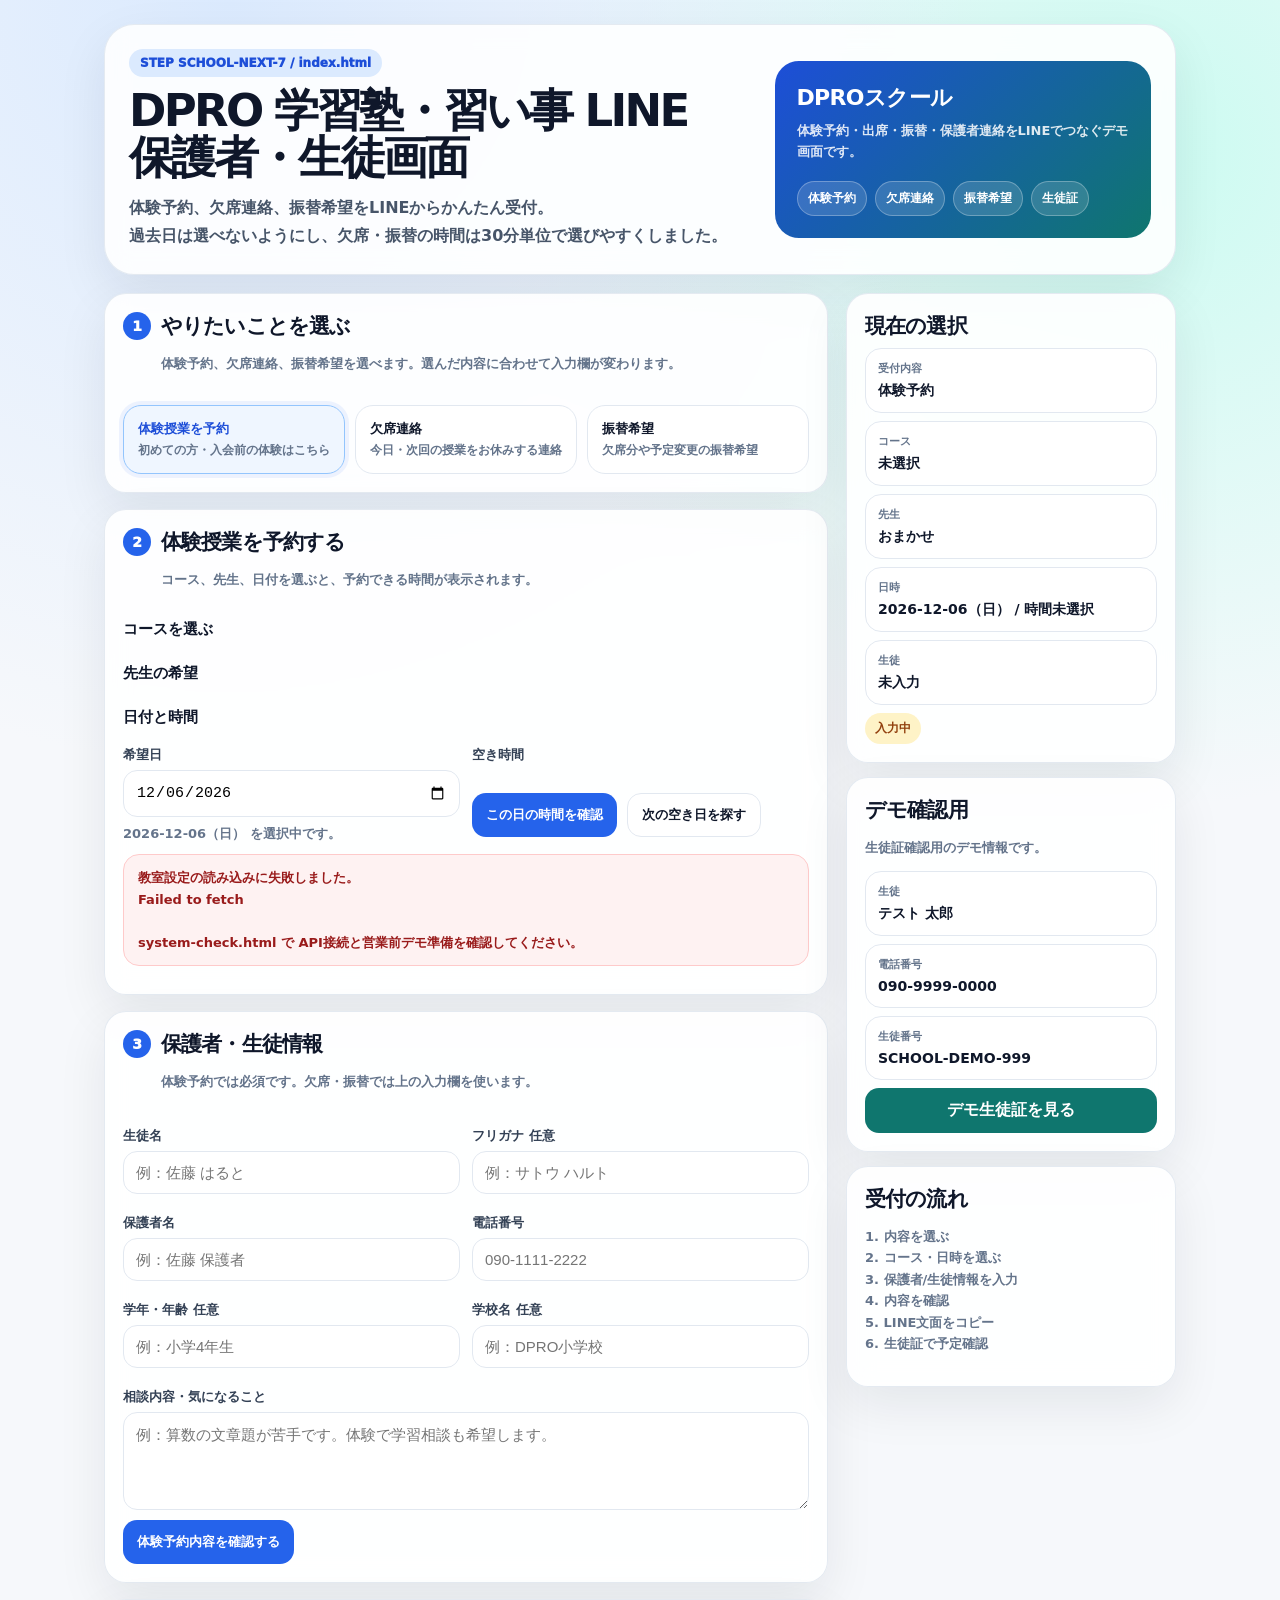
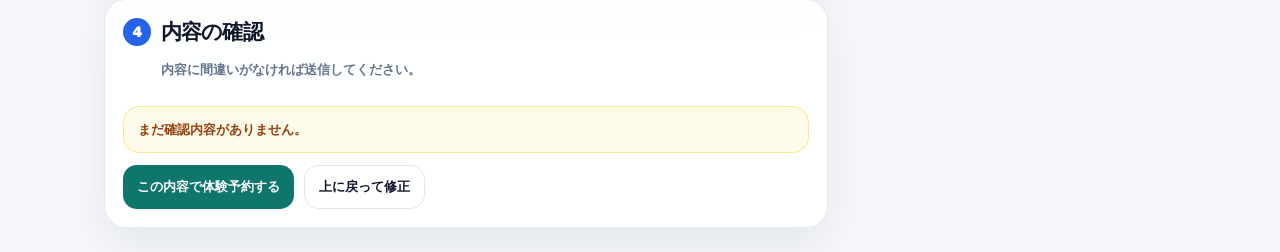
==== commit c4ae6903: "feat(school-next): apply NEXT-7 member history repeat" ====
--- a/index.html
+++ b/index.html
@@ -297,6 +297,14 @@
       max-width:calc(100vw - 24px);
       text-align:center;
     }
+
+/* SCHOOL-NEXT-7: 前回と同じ入力引継ぎ */
+.repeat-notice{display:none;margin-bottom:18px;padding:15px 16px;border:1px solid #fed7aa;border-radius:18px;background:linear-gradient(135deg,#fff7ed,#fffbeb);color:#9a3412;box-shadow:0 12px 28px rgba(154,52,18,.08);}
+.repeat-notice.show{display:block;}
+.repeat-notice strong{display:block;font-size:16px;margin-bottom:5px;}
+.repeat-notice span{display:block;font-size:12px;font-weight:800;line-height:1.75;}
+.repeat-date-required{border-color:#f97316 !important;box-shadow:0 0 0 4px rgba(249,115,22,.12) !important;}
+
     .toast.show{opacity:1;bottom:30px}
     @media(max-width:900px){
       .wrap{padding:14px}
@@ -311,7 +319,7 @@
   <div class="wrap">
     <section class="hero">
       <div>
-        <div class="badge">STEP SCHOOL-6-R2 / index.html</div>
+        <div class="badge">STEP SCHOOL-NEXT-7 / index.html</div>
         <h1>DPRO 学習塾・習い事 LINE<br>保護者・生徒画面</h1>
         <p>
           体験予約、欠席連絡、振替希望をLINEからかんたん受付。<br>
@@ -358,6 +366,12 @@
           </div>
         </section>
 
+
+<section class="repeat-notice" id="repeatNotice" aria-live="polite">
+<strong>前回の内容を反映しました</strong>
+<span id="repeatNoticeText">生徒・保護者情報、時間、連絡内容を反映しています。日付は安全のためコピーしていません。新しい日付を選んでから送信してください。</span>
+</section>
+
         <section class="card modeBlock" id="trialBlock">
           <div class="stepTitle">
             <div class="num">2</div>
@@ -617,7 +631,7 @@
   "use strict";
 
   const FALLBACK_CONFIG = {
-    version: "STEP SCHOOL-6-R2",
+    version: "STEP SCHOOL-NEXT-7",
     serviceName: "DPRO 学習塾・習い事 LINE",
     shopCode: "dpro_school_demo",
     shopName: "DPROスクール",
@@ -657,7 +671,9 @@
     selectedSlot: null,
     slots: [],
     lastMessage: ""
-  };
+  ,
+    entryFromMember: false,
+    repeatApplied: false};
 
   function endpoint(name){
     return CONFIG.endpoints?.[name] || FALLBACK_CONFIG.endpoints[name] || name;
@@ -823,6 +839,73 @@
     document.body.removeChild(ta);
     showToast("確認文面をコピーしました");
   }
+
+
+function safeEntryParam(params, name, maxLength){
+return clean(params.get(name) || '').slice(0, Number(maxLength || 200));
+}
+
+function setSelectValueIfExists(id, value){
+const select = $(id);
+if (!select || !value) return;
+const normalized = hhmm(value);
+if ([...select.options].some((option) => option.value === normalized)) {
+select.value = normalized;
+}
+}
+
+function applyMemberEntryParams(){
+const params = new URLSearchParams(location.search);
+const requestedMode = safeEntryParam(params, 'mode', 20);
+const mode = ['trial','absence','makeup'].includes(requestedMode) ? requestedMode : '';
+const phone = safeEntryParam(params, 'phone', 40);
+const studentNo = safeEntryParam(params, 'student_no', 80);
+const studentName = safeEntryParam(params, 'student_name', 100);
+const guardianName = safeEntryParam(params, 'guardian_name', 100);
+const repeat = params.get('repeat') === '1' && ['absence','makeup'].includes(mode);
+
+if (!mode && !phone && !studentNo && !studentName && !guardianName) return false;
+state.entryFromMember = true;
+if (mode) setMode(mode);
+
+if (mode === 'absence') {
+$('absencePhone').value = phone;
+$('absenceStudentNo').value = studentNo;
+$('absenceStudentName').value = studentName;
+$('absenceGuardianName').value = guardianName;
+} else if (mode === 'makeup') {
+$('makeupPhone').value = phone;
+$('makeupStudentNo').value = studentNo;
+$('makeupStudentName').value = studentName;
+$('makeupGuardianName').value = guardianName;
+} else {
+$('phone').value = phone;
+$('studentName').value = studentName;
+$('guardianName').value = guardianName;
+}
+
+if (repeat) {
+const prefix = mode === 'absence' ? 'absence' : 'makeup';
+const previousDate = safeEntryParam(params, 'previous_date', 20);
+const previousTime = safeEntryParam(params, 'previous_time', 20);
+const previousText = safeEntryParam(params, 'previous_text', 500);
+$(prefix + 'Date').value = '';
+$(prefix + 'Date').classList.add('repeat-date-required');
+setSelectValueIfExists(prefix + 'Time', previousTime);
+$(prefix + 'Text').value = previousText;
+state.repeatApplied = true;
+$('repeatNotice').classList.add('show');
+$('repeatNoticeText').textContent = `前回（${previousDate || '日付不明'}）の時間と連絡内容を反映しました。日付はコピーしていません。新しい日付を必ず選んでください。`;
+showToast('前回の内容を反映しました。日付を選び直してください');
+}
+
+updateSummary();
+setTimeout(() => {
+const targetId = mode === 'absence' ? 'absenceBlock' : mode === 'makeup' ? 'makeupBlock' : 'trialBlock';
+scrollToId(targetId);
+}, 120);
+return true;
+}
 
   function setMode(mode){
     state.mode = mode || "trial";
@@ -1353,6 +1436,9 @@
       if ($("trialDate").value) loadSlots();
     });
 
+    $("absenceDate").addEventListener("change", () => $("absenceDate").classList.remove("repeat-date-required"));
+    $("makeupDate").addEventListener("change", () => $("makeupDate").classList.remove("repeat-date-required"));
+
     $("trialDate").addEventListener("change", () => {
       if (isPastDate($("trialDate").value)) {
         $("trialDate").value = todayText();
@@ -1399,18 +1485,21 @@
     guardDateInput("makeupDate", "希望日");
     fillTimeSelect("absenceTime", "17:00");
     fillTimeSelect("makeupTime", "17:00");
+    applyMemberEntryParams();
     updateDateLabel();
     setDemoLinks();
     bind();
     updateSummary();
 
     try {
-      await loadConfig();
-      const first = await loadSlots();
-      if (!first || !first.is_available || !state.slots.length) {
-        await findOpenDay({ auto:true });
-      }
-    } catch (e) {
+await loadConfig();
+if (state.mode === "trial") {
+const first = await loadSlots();
+if (!first || !first.is_available || !state.slots.length) {
+await findOpenDay({ auto:true });
+}
+}
+} catch (e) {
       $("slotMessage").className = "alert ng";
       $("slotMessage").innerHTML = `教室設定の読み込みに失敗しました。<br>${escapeHtml(e.message)}<br><br>system-check.html で API接続と営業前デモ準備を確認してください。`;
     }
